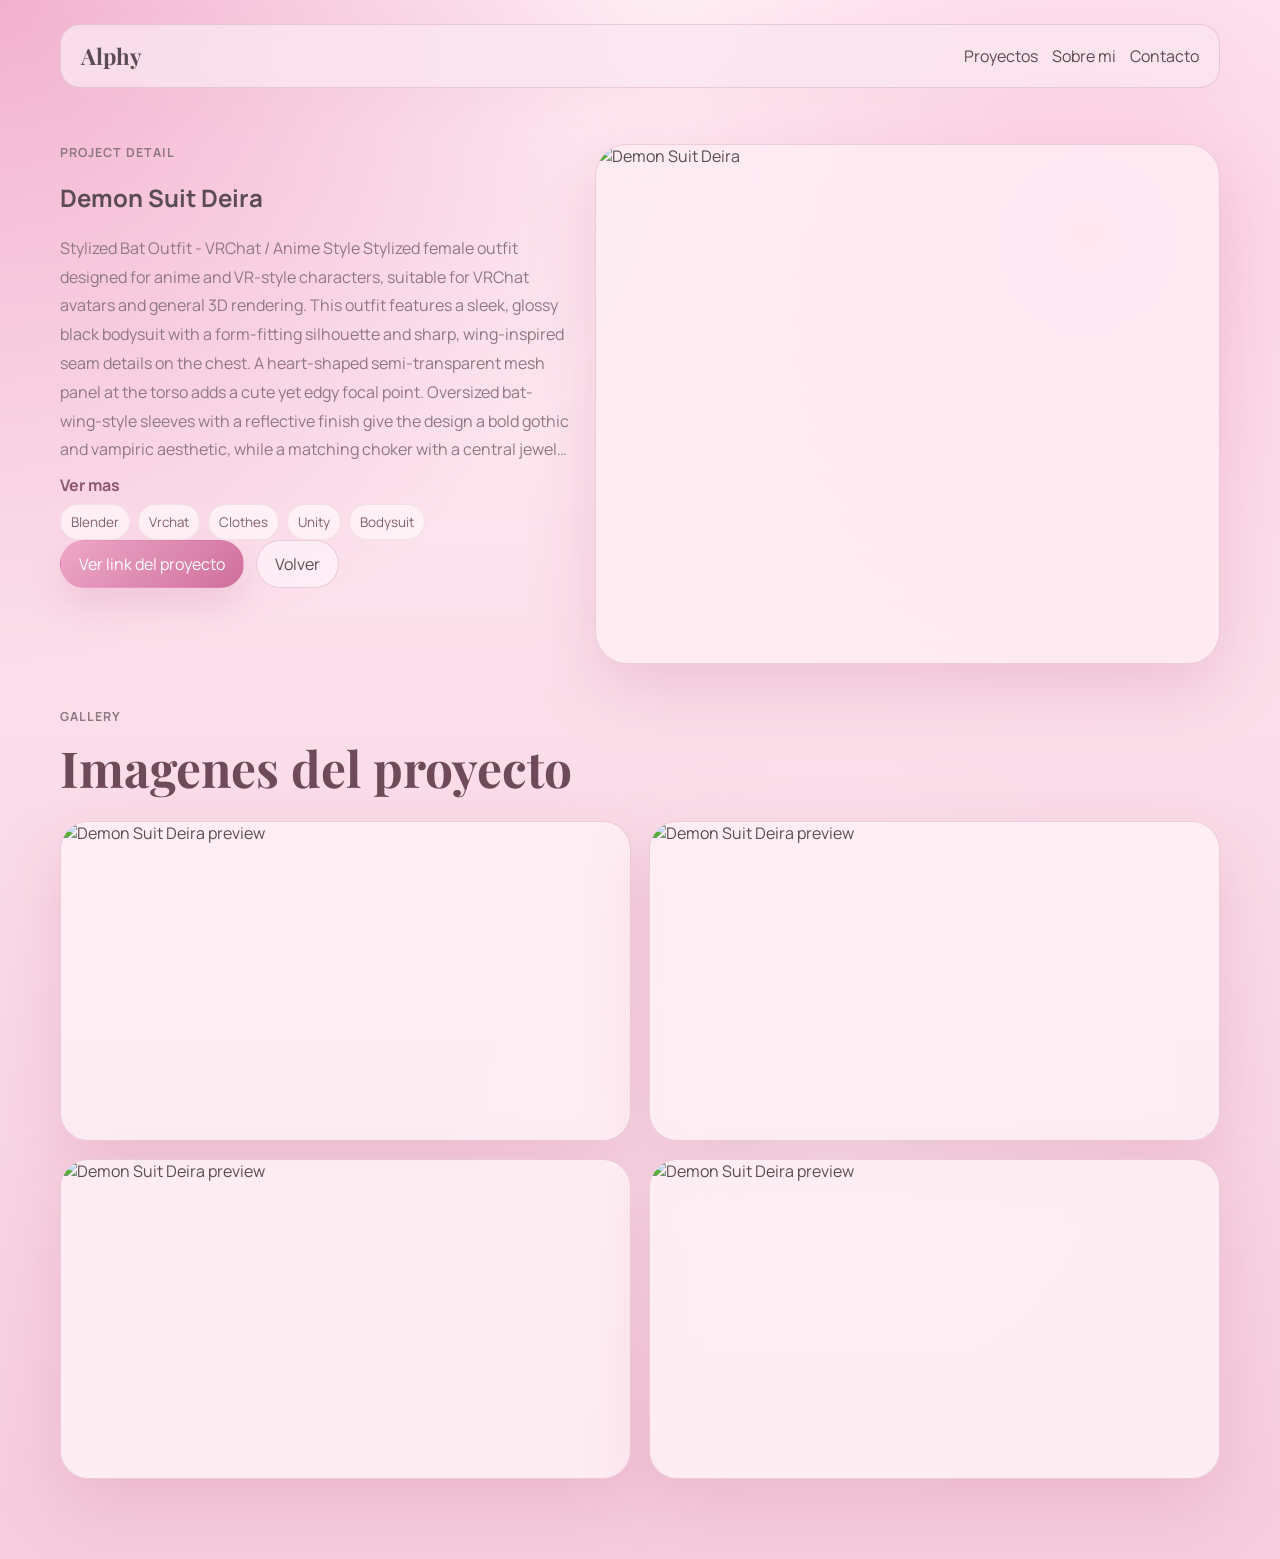
==== project.html @ c828ff39 "Add files via upload" ====
<!DOCTYPE html>
<html lang="es">
  <head>
    <meta charset="UTF-8" />
    <meta name="viewport" content="width=device-width, initial-scale=1.0" />
    <title>Proyecto | Alphy</title>
    <meta
      name="description"
      content="Detalle de proyecto del portfolio de Alphy."
    />
    <link rel="preconnect" href="https://fonts.googleapis.com" />
    <link rel="preconnect" href="https://fonts.gstatic.com" crossorigin />
    <link
      href="https://fonts.googleapis.com/css2?family=Manrope:wght@400;500;600;700;800&family=Playfair+Display:wght@500;600;700;800&display=swap"
      rel="stylesheet"
    />
    <link rel="stylesheet" href="./styles.css" />
  </head>
  <body>
    <div class="page-shell project-shell">
      <header class="topbar">
        <a class="brand" href="./index.html">Alphy</a>
        <nav class="nav">
          <a href="./index.html#proyectos">Proyectos</a>
          <a href="./index.html#sobre-mi">Sobre mi</a>
          <a href="./index.html#contacto">Contacto</a>
        </nav>
      </header>

      <main class="project-detail" id="project-detail">
        <section class="project-detail-hero">
          <div class="project-detail-copy reveal">
            <p class="eyebrow">Project Detail</p>
            <h1 id="detail-title">Cargando proyecto...</h1>
            <div class="project-detail-text">
              <p class="project-detail-description is-collapsed" id="detail-description"></p>
              <button class="project-toggle" id="detail-description-toggle" type="button">
                Ver mas
              </button>
            </div>
            <div class="project-tags" id="detail-tags"></div>
            <div class="hero-actions">
              <a class="button primary" id="detail-link" href="#" target="_blank" rel="noreferrer">
                Ver link del proyecto
              </a>
              <a class="button ghost" href="./index.html#proyectos">Volver</a>
            </div>
          </div>
          <div class="project-detail-cover reveal" id="detail-cover"></div>
        </section>

        <section class="project-gallery-section reveal">
          <div class="section-heading">
            <p class="eyebrow">Gallery</p>
            <h2>Imagenes del proyecto</h2>
          </div>
          <div class="project-gallery-grid" id="detail-gallery"></div>
        </section>
      </main>
    </div>

    <script src="./project-detail.js"></script>
  </body>
</html>
---- styles.css ----
:root {
  --bg: #fde6f0;
  --bg-strong: #f8d3e2;
  --surface: rgba(251, 225, 237, 0.9);
  --surface-strong: #f4cddd;
  --border: rgba(182, 109, 142, 0.26);
  --text: #5b4b52;
  --text-soft: #8f7882;
  --accent: #f7cade;
  --accent-strong: #eea8c8;
  --accent-deep: #cf6f9c;
  --shadow: 0 24px 64px rgba(205, 116, 155, 0.26);
}

* {
  box-sizing: border-box;
}

html {
  scroll-behavior: smooth;
}

body {
  margin: 0;
  min-height: 100vh;
  background:
    radial-gradient(circle at top left, rgba(240, 166, 201, 0.86), transparent 34%),
    radial-gradient(circle at 85% 15%, rgba(252, 204, 225, 0.94), transparent 30%),
    radial-gradient(circle at 65% 72%, rgba(255, 236, 243, 0.7), transparent 28%),
    linear-gradient(180deg, #fff0f6 0%, #fbdde9 50%, #f6ccde 100%);
  color: var(--text);
  font-family: "Manrope", sans-serif;
}

body.editor-open {
  overflow: hidden;
}

a {
  color: inherit;
  text-decoration: none;
}

button,
input,
textarea {
  font: inherit;
}

.page-shell {
  width: min(1160px, calc(100% - 32px));
  margin: 0 auto;
  padding: 24px 0 56px;
}

.topbar {
  position: sticky;
  top: 16px;
  z-index: 10;
  display: flex;
  justify-content: space-between;
  align-items: center;
  gap: 24px;
  padding: 16px 20px;
  border: 1px solid var(--border);
  border-radius: 20px;
  background: rgba(251, 231, 239, 0.8);
  backdrop-filter: blur(18px);
  box-shadow: 0 12px 32px rgba(241, 197, 214, 0.16);
}

.brand,
.hero h1,
.section-heading h2,
.about-card h2,
.contact-card h2,
.drawer-header h2,
.project-card h3,
.highlights h2 {
  font-family: "Playfair Display", serif;
}

.brand {
  font-size: 1.4rem;
  font-weight: 700;
}

.nav {
  display: flex;
  align-items: center;
  gap: 14px;
  flex-wrap: wrap;
}

.nav a,
.nav-button,
.text-button,
.icon-button {
  color: var(--text);
  background: transparent;
  border: 0;
  cursor: pointer;
}

.nav-button,
.icon-button {
  padding: 10px 14px;
  border-radius: 999px;
  border: 1px solid var(--border);
  background: rgba(253, 239, 245, 0.92);
}

.hero {
  display: grid;
  grid-template-columns: minmax(0, 1.1fr) minmax(300px, 0.9fr);
  gap: 48px;
  align-items: center;
  padding: 72px 0 48px;
}

.eyebrow {
  margin: 0 0 10px;
  color: var(--text-soft);
  text-transform: uppercase;
  letter-spacing: 0.08em;
  font-size: 0.78rem;
  font-weight: 700;
}

.hero h1 {
  margin: 0;
  font-size: clamp(3.7rem, 10vw, 7rem);
  line-height: 0.95;
  color: #684b59;
}

.hero-quote {
  margin: 18px 0 12px;
  max-width: 28ch;
  font-size: 1.3rem;
  line-height: 1.35;
  color: #86626f;
}

.hero-description,
.section-heading p,
.about-card p,
.contact-card p,
.highlights p,
.project-description,
.item-description {
  line-height: 1.75;
  color: var(--text-soft);
}

.hero-actions,
.form-actions,
.drawer-tools {
  display: flex;
  flex-wrap: wrap;
  gap: 12px;
}

.button {
  display: inline-flex;
  align-items: center;
  justify-content: center;
  min-height: 48px;
  padding: 0 18px;
  border-radius: 999px;
  border: 1px solid transparent;
  transition: transform 180ms ease, box-shadow 180ms ease, border-color 180ms ease,
    background 180ms ease;
}

.button:hover,
.nav-button:hover,
.icon-button:hover,
.text-button:hover {
  transform: translateY(-1px);
}

.button.primary {
  background: linear-gradient(135deg, var(--accent-strong), var(--accent-deep));
  color: #ffffff;
  box-shadow: 0 18px 32px rgba(220, 150, 180, 0.28);
}

.button.ghost,
.upload-button {
  border-color: var(--border);
  background: rgba(255, 239, 246, 0.88);
}

.hero-art {
  position: relative;
  min-height: 520px;
}

.ribbon {
  position: absolute;
  z-index: 2;
  width: 108px;
  height: 138px;
  filter: drop-shadow(0 12px 24px rgba(205, 116, 155, 0.18));
}

.ribbon::before,
.ribbon::after {
  content: "";
  position: absolute;
  background: linear-gradient(180deg, #fff6fa 0%, #f0b5cc 100%);
  border: 1px solid rgba(194, 122, 152, 0.22);
}

.ribbon::before {
  inset: 42px 42px 0;
  border-radius: 999px;
}

.ribbon::after {
  top: 0;
  left: 0;
  width: 108px;
  height: 76px;
  border-radius: 999px;
  clip-path: polygon(12% 48%, 28% 24%, 50% 40%, 72% 24%, 88% 48%, 70% 74%, 50% 58%, 30% 74%);
}

.ribbon-left {
  top: 3%;
  left: 1%;
  transform: rotate(-9deg);
}

.ribbon-right {
  right: 2%;
  bottom: 9%;
  transform: rotate(11deg) scale(0.92);
}

.art-card {
  position: absolute;
  border-radius: 28px;
  border: 1px solid rgba(255, 255, 255, 0.7);
  box-shadow: var(--shadow);
  overflow: hidden;
}

.art-card::before,
.art-card::after {
  content: "";
  position: absolute;
  inset: 0;
}

.art-large {
  inset: 10% 8% 14% 4%;
  background:
    radial-gradient(circle at 25% 20%, rgba(255, 248, 251, 0.97), transparent 25%),
    radial-gradient(circle at 70% 30%, rgba(255, 221, 234, 0.78), transparent 22%),
    linear-gradient(160deg, #f7bfd5 0%, #eb97bc 42%, #f5d0e0 100%);
}

.art-small {
  width: 45%;
  height: 42%;
  right: 0;
  bottom: 0;
  background:
    linear-gradient(135deg, rgba(255, 245, 248, 0.95), rgba(246, 187, 214, 0.84)),
    linear-gradient(135deg, #e892b8, #f7cadf);
}

.art-large::before {
  background:
    radial-gradient(circle at center, rgba(255, 255, 255, 0.9) 0 8%, transparent 8% 100%),
    radial-gradient(circle at 34% 62%, rgba(255, 255, 255, 0.64), transparent 18%),
    radial-gradient(circle at 64% 56%, rgba(226, 156, 187, 0.76), transparent 26%);
  mix-blend-mode: screen;
}

.art-large::after {
  inset: 18%;
  border-radius: 999px 999px 60% 60%;
  background:
    linear-gradient(180deg, rgba(255, 255, 255, 0.92), rgba(244, 194, 215, 0.76)),
    linear-gradient(120deg, #f2d4df, #fdf7fa);
  filter: blur(1px);
  opacity: 0.98;
}

.art-small::before {
  inset: 18%;
  border-radius: 50%;
  background: linear-gradient(135deg, #f3b6cb, #ffffff);
}

.art-small::after {
  inset: auto 18% 16% 18%;
  height: 34%;
  border-radius: 999px;
  background: rgba(255, 255, 255, 0.74);
}

.floating-note {
  position: absolute;
  top: 6%;
  right: 8%;
  display: grid;
  gap: 4px;
  padding: 14px 16px;
  border-radius: 18px;
  background: rgba(251, 221, 233, 0.88);
  border: 1px solid rgba(255, 255, 255, 0.7);
  box-shadow: 0 12px 32px rgba(229, 180, 201, 0.18);
}

.floating-note span {
  font-size: 0.8rem;
  color: var(--text-soft);
}

.floating-note strong {
  color: #86586d;
}

.highlights {
  display: grid;
  grid-template-columns: repeat(3, minmax(0, 1fr));
  gap: 18px;
  margin: 12px 0 56px;
}

.highlights article,
.about-card,
.contact-card,
.project-card,
.drawer-panel {
  border: 1px solid var(--border);
  background: var(--surface);
  box-shadow: var(--shadow);
  backdrop-filter: blur(16px);
}

.highlights article,
.about-card,
.contact-card {
  border-radius: 24px;
  padding: 24px;
}

.highlights span {
  display: inline-flex;
  align-items: center;
  justify-content: center;
  width: 40px;
  height: 40px;
  border-radius: 50%;
  background: rgba(231, 156, 190, 0.72);
  color: #8c6172;
  font-weight: 700;
}

.highlights h2,
.section-heading h2,
.about-card h2,
.contact-card h2,
.drawer-header h2 {
  margin: 14px 0 10px;
  font-size: clamp(2rem, 4vw, 3.1rem);
  line-height: 1.03;
  color: #6f4b59;
}

.projects-section {
  padding: 20px 0 48px;
}

.section-heading {
  max-width: 760px;
  margin-bottom: 28px;
}

.projects-grid {
  display: grid;
  grid-template-columns: repeat(3, minmax(0, 1fr));
  gap: 20px;
}

.project-card {
  display: grid;
  min-height: 460px;
  border-radius: 28px;
  overflow: hidden;
}

.project-empty {
  padding: 32px;
  border-radius: 28px;
  border: 1px solid var(--border);
  background: rgba(250, 225, 236, 0.82);
  box-shadow: var(--shadow);
}

.project-empty h3 {
  margin: 10px 0 8px;
  font-family: "Playfair Display", serif;
  font-size: 2rem;
  color: #704c5d;
}

.project-empty p:last-child {
  margin-bottom: 0;
  line-height: 1.75;
  color: var(--text-soft);
}

.project-visual {
  position: relative;
  display: block;
  min-height: 250px;
  padding: 18px;
  background: linear-gradient(160deg, rgba(255, 255, 255, 0.08), rgba(255, 255, 255, 0));
  background-repeat: no-repeat;
  overflow: hidden;
}

.project-badge {
  position: relative;
  z-index: 1;
  display: inline-flex;
  padding: 10px 12px;
  border-radius: 999px;
  background: rgba(255, 255, 255, 0.75);
  font-size: 0.78rem;
  text-transform: uppercase;
  letter-spacing: 0.06em;
  color: #805b69;
}

.project-content {
  display: grid;
  align-content: start;
  gap: 10px;
  padding: 24px;
  background: rgba(252, 226, 237, 0.82);
}

.project-card h3 {
  margin: 0;
  font-size: 1.8rem;
  color: #704c5d;
}

.project-tags {
  display: flex;
  flex-wrap: wrap;
  gap: 8px;
}

.project-tags span {
  padding: 8px 10px;
  border-radius: 999px;
  background: rgba(255, 243, 248, 0.9);
  border: 1px solid rgba(155, 111, 131, 0.12);
  color: #835f6e;
  font-size: 0.84rem;
}

.project-link {
  width: fit-content;
  margin-top: 4px;
  color: #8c5671;
  font-weight: 700;
}

.project-links {
  display: flex;
  flex-wrap: wrap;
  gap: 14px;
}

.project-description,
.project-detail-description {
  margin: 0;
  overflow: hidden;
  transition: max-height 220ms ease;
}

.project-description.is-collapsed {
  display: -webkit-box;
  -webkit-line-clamp: 4;
  -webkit-box-orient: vertical;
}

.project-detail-description.is-collapsed {
  display: -webkit-box;
  -webkit-line-clamp: 8;
  -webkit-box-orient: vertical;
}

.project-toggle {
  width: fit-content;
  padding: 0;
  border: 0;
  background: transparent;
  color: #8c5671;
  font-weight: 700;
  cursor: pointer;
}

.project-toggle[hidden] {
  display: none;
}

.about-contact {
  display: grid;
  grid-template-columns: minmax(0, 1.1fr) minmax(300px, 0.9fr);
  gap: 20px;
}

.project-shell {
  min-height: 100vh;
}

.project-detail {
  padding: 56px 0 24px;
}

.project-detail-hero {
  display: grid;
  grid-template-columns: minmax(0, 0.9fr) minmax(320px, 1.1fr);
  gap: 24px;
  align-items: stretch;
}

.project-detail-description {
  max-width: 60ch;
  line-height: 1.8;
  color: var(--text-soft);
}

.project-detail-text {
  display: grid;
  gap: 10px;
  margin-bottom: 8px;
}

.project-detail-cover {
  min-height: 520px;
  border-radius: 32px;
  overflow: hidden;
  border: 1px solid var(--border);
  background: rgba(255, 238, 244, 0.8);
  box-shadow: var(--shadow);
}

.project-detail-cover img,
.gallery-item img {
  display: block;
  width: 100%;
  height: 100%;
  object-fit: cover;
}

.project-detail-cover-fallback {
  background-image: linear-gradient(160deg, rgba(255, 255, 255, 0.12), rgba(255, 255, 255, 0));
}

.project-gallery-section {
  margin-top: 42px;
}

.project-gallery-grid {
  display: grid;
  grid-template-columns: repeat(2, minmax(0, 1fr));
  gap: 18px;
}

.gallery-item {
  min-height: 320px;
  overflow: hidden;
  border-radius: 28px;
  border: 1px solid var(--border);
  background: rgba(255, 241, 246, 0.86);
  box-shadow: var(--shadow);
}

.gallery-placeholder {
  display: flex;
  align-items: center;
  justify-content: center;
  padding: 32px;
  text-align: center;
  color: var(--text-soft);
  line-height: 1.7;
}

.contact-list {
  display: grid;
  gap: 14px;
  margin: 22px 0;
}

.contact-list a {
  padding: 14px 16px;
  border-radius: 18px;
  background: rgba(251, 223, 235, 0.86);
  border: 1px solid rgba(170, 122, 142, 0.16);
}

.contact-note {
  margin: 0;
}

.editor-drawer {
  position: fixed;
  inset: 0;
  display: grid;
  grid-template-columns: minmax(0, 1fr) min(540px, 100%);
  opacity: 0;
  pointer-events: none;
  transition: opacity 180ms ease;
}

.editor-drawer.is-open {
  opacity: 1;
  pointer-events: auto;
}

.drawer-backdrop {
  background: rgba(108, 76, 90, 0.22);
  backdrop-filter: blur(4px);
}

.drawer-panel {
  height: 100%;
  padding: 24px;
  overflow-y: auto;
  background: rgba(248, 214, 228, 0.96);
  border-radius: 30px 0 0 30px;
}

.drawer-header {
  display: flex;
  justify-content: space-between;
  align-items: start;
  gap: 16px;
  margin-bottom: 20px;
}

.project-form {
  display: grid;
  gap: 14px;
}

.project-form label {
  display: grid;
  gap: 8px;
  font-weight: 600;
  color: #725664;
}

.project-form input,
.project-form textarea {
  width: 100%;
  padding: 14px 16px;
  border-radius: 18px;
  border: 1px solid rgba(171, 111, 137, 0.18);
  background: rgba(255, 238, 244, 0.84);
  color: var(--text);
}

.drawer-tools {
  margin: 18px 0 22px;
}

.editor-note {
  margin: 0 0 18px;
  padding: 14px 16px;
  border-radius: 18px;
  border: 1px solid rgba(171, 111, 137, 0.16);
  background: rgba(255, 238, 244, 0.74);
  color: #7d6170;
  line-height: 1.65;
}

.editor-note code {
  font-family: inherit;
  font-weight: 700;
  color: #8b5671;
}

.project-list {
  display: grid;
  gap: 12px;
}

.project-item {
  display: flex;
  justify-content: space-between;
  gap: 16px;
  padding: 16px;
  border-radius: 20px;
  background: rgba(251, 223, 235, 0.88);
  border: 1px solid rgba(171, 111, 137, 0.12);
}

.project-item p {
  margin: 8px 0 0;
}

.item-actions {
  display: flex;
  flex-wrap: wrap;
  gap: 10px;
  align-items: start;
}

.text-button {
  padding: 6px 0;
  font-weight: 700;
  color: #965f79;
}

.reveal {
  opacity: 0;
  transform: translateY(24px);
  transition: opacity 500ms ease, transform 500ms ease;
}

.reveal.is-visible {
  opacity: 1;
  transform: translateY(0);
}

@media (max-width: 980px) {
  .hero,
  .about-contact,
  .project-detail-hero,
  .projects-grid,
  .highlights,
  .project-gallery-grid {
    grid-template-columns: 1fr;
  }

  .hero {
    padding-top: 44px;
  }

  .hero-art {
    min-height: 420px;
  }
}

@media (max-width: 720px) {
  .page-shell {
    width: min(100% - 20px, 1160px);
    padding-top: 12px;
  }

  .topbar {
    position: static;
    padding: 16px;
  }

  .nav {
    gap: 10px;
  }

  .hero h1 {
    font-size: clamp(3.2rem, 18vw, 5rem);
  }

  .hero-quote {
    font-size: 1.1rem;
  }

  .drawer-panel {
    border-radius: 24px 24px 0 0;
  }

  .editor-drawer {
    grid-template-columns: 1fr;
    grid-template-rows: 1fr auto;
  }

  .drawer-backdrop {
    grid-row: 1 / -1;
  }
}
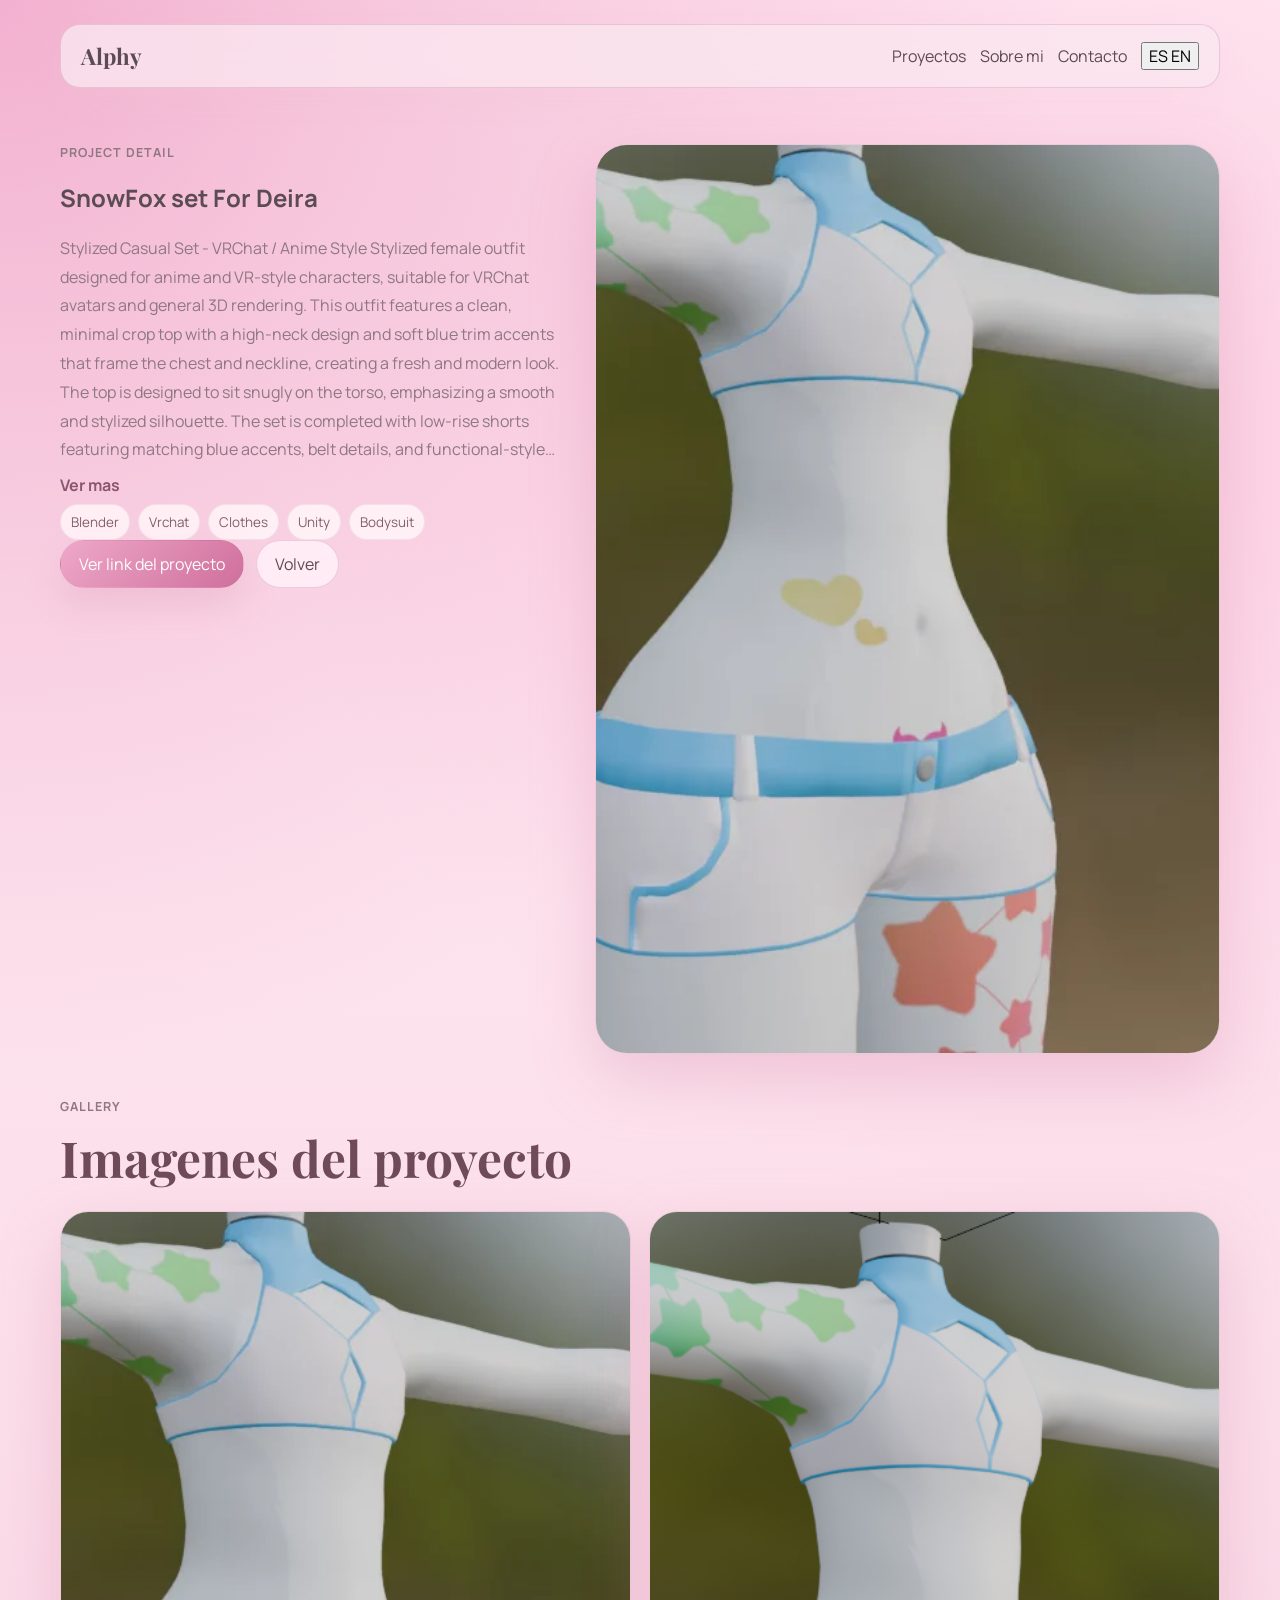
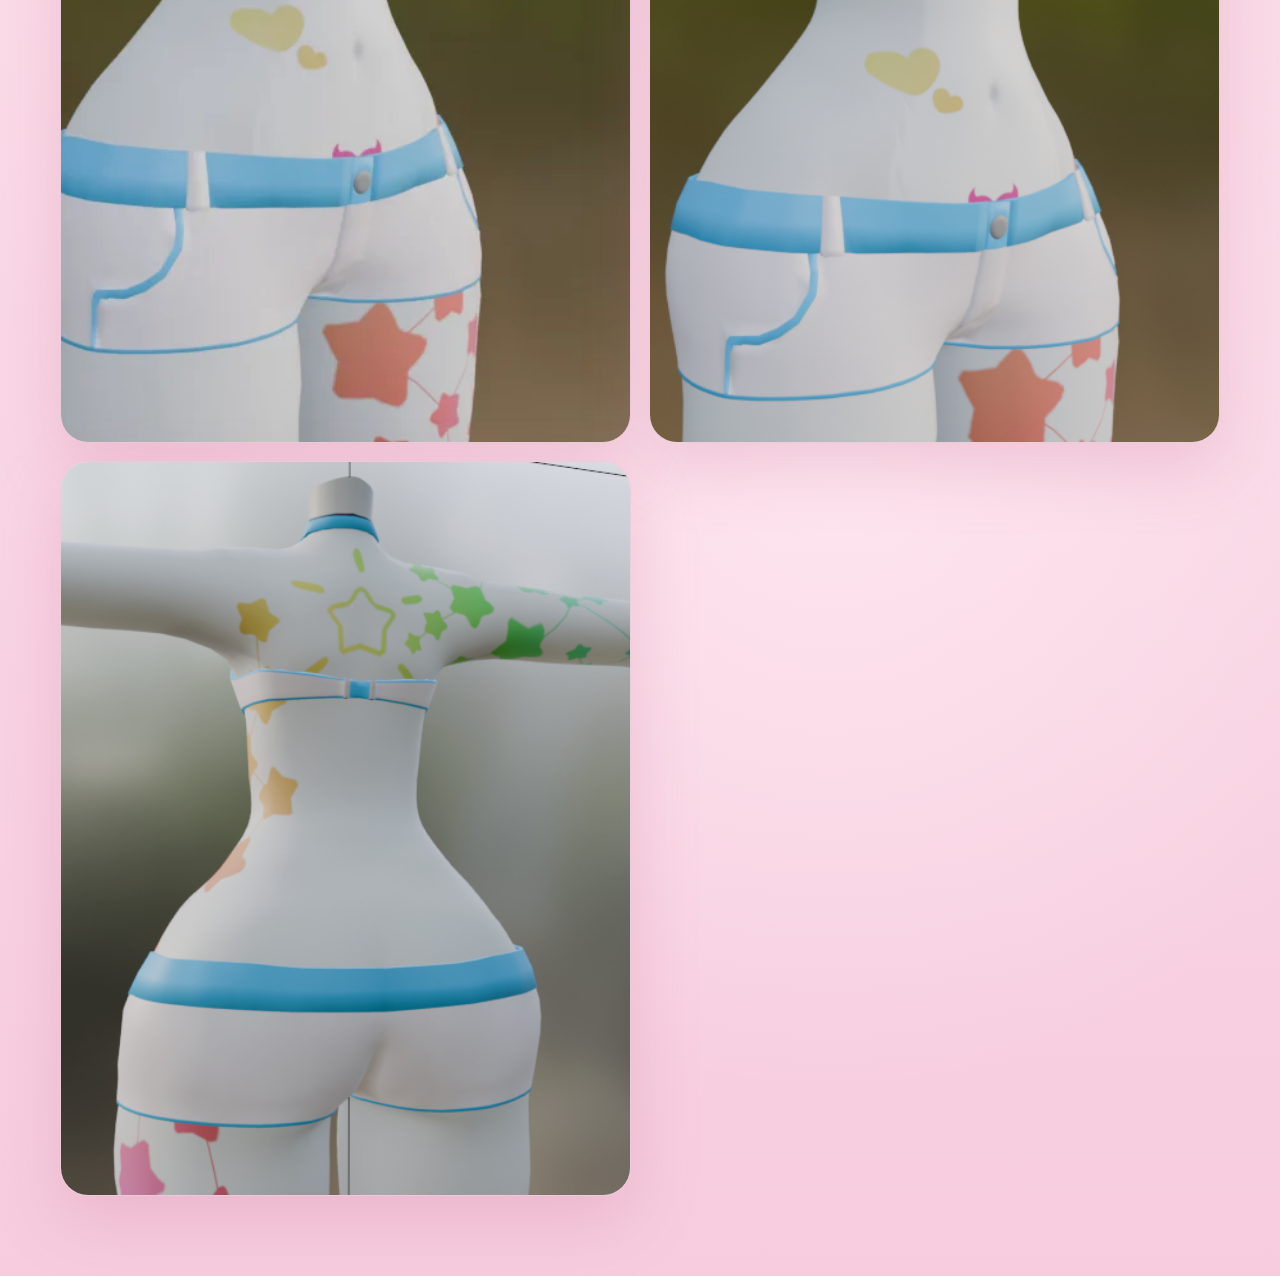
==== commit acb61d06: "Add files via upload" ====
--- a/project.html
+++ b/project.html
@@ -1,5 +1,5 @@
 <!DOCTYPE html>
-<html lang="es">
+<html lang="en">
   <head>
     <meta charset="UTF-8" />
     <meta name="viewport" content="width=device-width, initial-scale=1.0" />
@@ -21,29 +21,33 @@
       <header class="topbar">
         <a class="brand" href="./index.html">Alphy</a>
         <nav class="nav">
-          <a href="./index.html#proyectos">Proyectos</a>
-          <a href="./index.html#sobre-mi">Sobre mi</a>
-          <a href="./index.html#contacto">Contacto</a>
+          <a href="./index.html#proyectos" data-i18n="nav.projects">Proyectos</a>
+          <a href="./index.html#sobre-mi" data-i18n="nav.about">Sobre mi</a>
+          <a href="./index.html#contacto" data-i18n="nav.contact">Contacto</a>
+          <button class="lang-toggle" type="button" id="lang-toggle" aria-label="Cambiar idioma">
+            <span data-lang-option="es">ES</span>
+            <span data-lang-option="en">EN</span>
+          </button>
         </nav>
       </header>
 
       <main class="project-detail" id="project-detail">
         <section class="project-detail-hero">
           <div class="project-detail-copy reveal">
-            <p class="eyebrow">Project Detail</p>
+            <p class="eyebrow" data-i18n="detail.eyebrow">Project Detail</p>
             <h1 id="detail-title">Cargando proyecto...</h1>
             <div class="project-detail-text">
               <p class="project-detail-description is-collapsed" id="detail-description"></p>
               <button class="project-toggle" id="detail-description-toggle" type="button">
-                Ver mas
+                Show more
               </button>
             </div>
             <div class="project-tags" id="detail-tags"></div>
             <div class="hero-actions">
               <a class="button primary" id="detail-link" href="#" target="_blank" rel="noreferrer">
-                Ver link del proyecto
+                <span data-i18n="detail.link">Ver link del proyecto</span>
               </a>
-              <a class="button ghost" href="./index.html#proyectos">Volver</a>
+              <a class="button ghost" href="./index.html#proyectos" data-i18n="detail.back">Volver</a>
             </div>
           </div>
           <div class="project-detail-cover reveal" id="detail-cover"></div>
@@ -51,8 +55,8 @@
 
         <section class="project-gallery-section reveal">
           <div class="section-heading">
-            <p class="eyebrow">Gallery</p>
-            <h2>Imagenes del proyecto</h2>
+            <p class="eyebrow" data-i18n="detail.galleryEyebrow">Gallery</p>
+            <h2 data-i18n="detail.galleryTitle">Imagenes del proyecto</h2>
           </div>
           <div class="project-gallery-grid" id="detail-gallery"></div>
         </section>
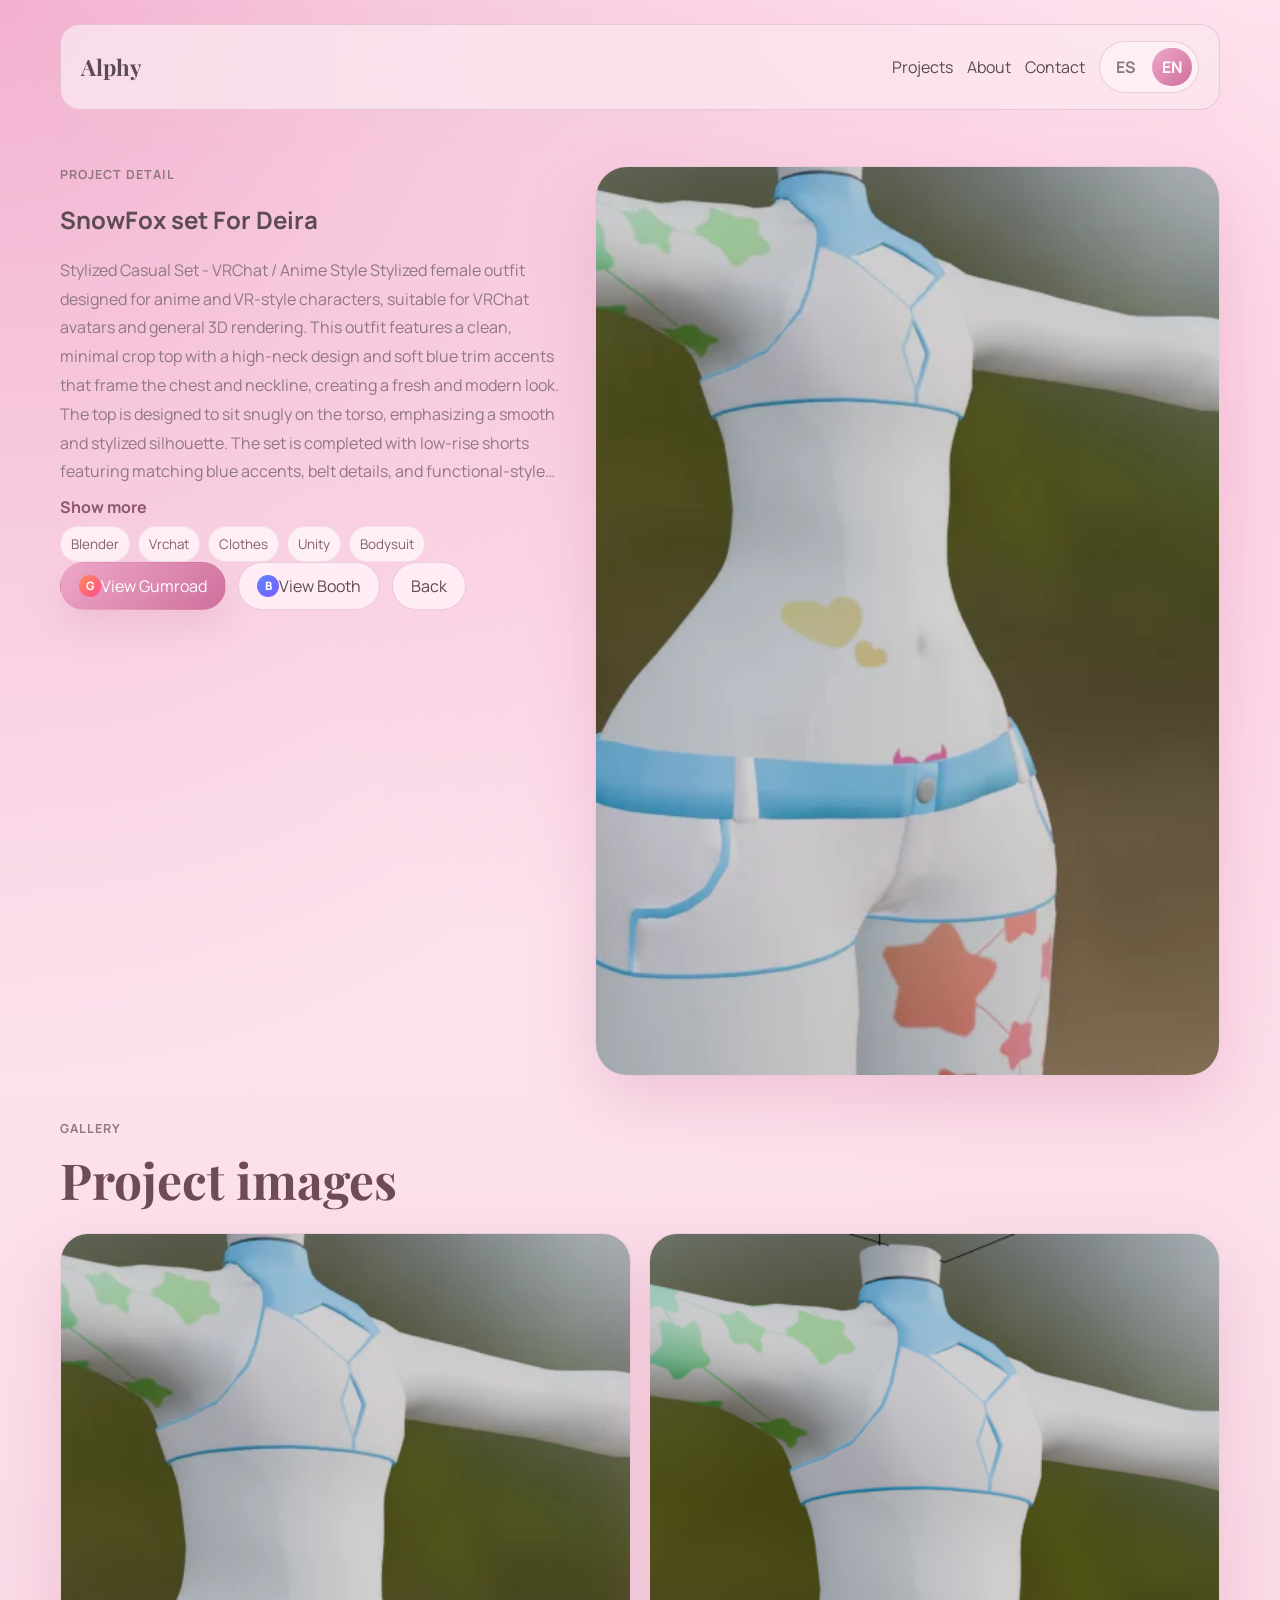
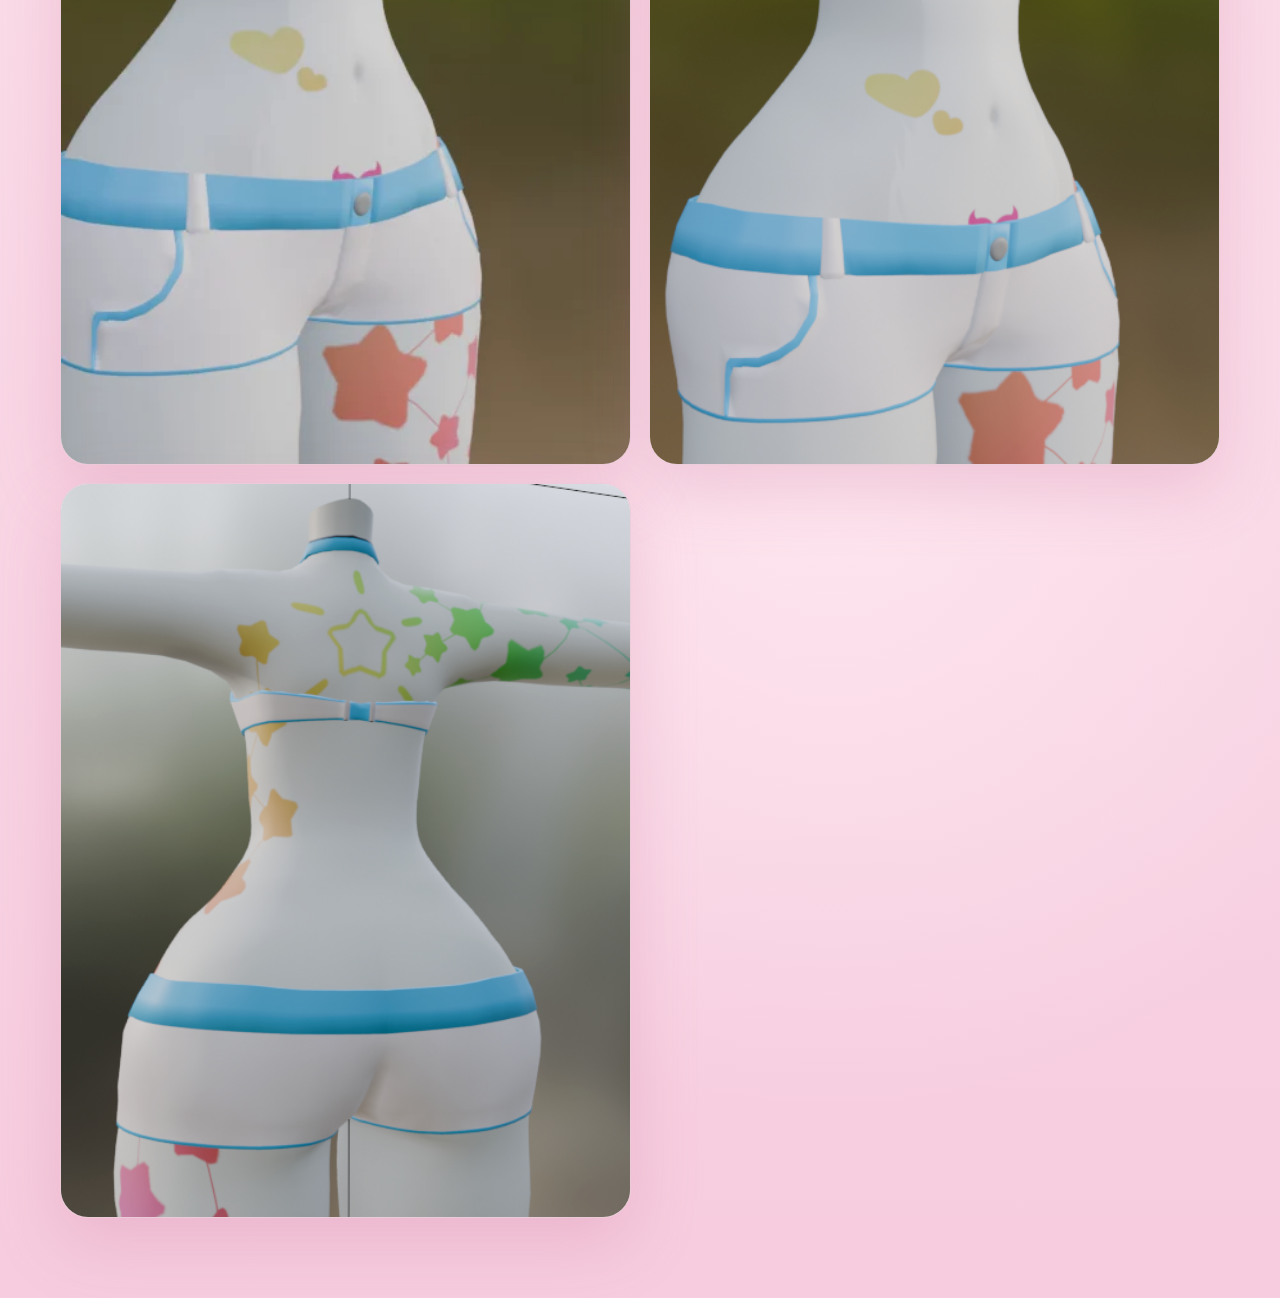
==== commit 25c28acb: "Add files via upload" ====
--- a/project.html
+++ b/project.html
@@ -44,8 +44,13 @@
             </div>
             <div class="project-tags" id="detail-tags"></div>
             <div class="hero-actions">
-              <a class="button primary" id="detail-link" href="#" target="_blank" rel="noreferrer">
-                <span data-i18n="detail.link">Ver link del proyecto</span>
+              <a class="button primary" id="detail-gumroad-link" href="#" target="_blank" rel="noreferrer">
+                <span class="store-mark store-mark-gumroad" aria-hidden="true">G</span>
+                <span data-i18n="detail.gumroad">View Gumroad</span>
+              </a>
+              <a class="button ghost" id="detail-booth-link" href="#" target="_blank" rel="noreferrer">
+                <span class="store-mark store-mark-booth" aria-hidden="true">B</span>
+                <span data-i18n="detail.booth">View Booth</span>
               </a>
               <a class="button ghost" href="./index.html#proyectos" data-i18n="detail.back">Volver</a>
             </div>
--- a/styles.css
+++ b/styles.css
@@ -92,6 +92,30 @@
   flex-wrap: wrap;
 }
 
+.lang-toggle {
+  display: inline-flex;
+  align-items: center;
+  gap: 6px;
+  padding: 6px;
+  border-radius: 999px;
+  border: 1px solid var(--border);
+  background: rgba(253, 239, 245, 0.92);
+  cursor: pointer;
+}
+
+.lang-toggle span {
+  min-width: 36px;
+  padding: 8px 10px;
+  border-radius: 999px;
+  font-weight: 700;
+  color: var(--text-soft);
+}
+
+.lang-toggle span.is-active {
+  background: linear-gradient(135deg, var(--accent-strong), var(--accent-deep));
+  color: #ffffff;
+}
+
 .nav a,
 .nav-button,
 .text-button,
@@ -195,134 +219,35 @@
 .hero-art {
   position: relative;
   min-height: 520px;
-}
-
-.ribbon {
-  position: absolute;
-  z-index: 2;
-  width: 108px;
-  height: 138px;
-  filter: drop-shadow(0 12px 24px rgba(205, 116, 155, 0.18));
-}
-
-.ribbon::before,
-.ribbon::after {
+  display: grid;
+  align-items: center;
+}
+
+.hero-photo-frame {
+  position: relative;
+  width: min(100%, 470px);
+  margin-left: auto;
+  border-radius: 34px;
+  overflow: hidden;
+  border: 1px solid rgba(255, 255, 255, 0.8);
+  box-shadow: var(--shadow);
+  background: rgba(255, 240, 246, 0.72);
+}
+
+.hero-photo-frame::after {
   content: "";
   position: absolute;
-  background: linear-gradient(180deg, #fff6fa 0%, #f0b5cc 100%);
-  border: 1px solid rgba(194, 122, 152, 0.22);
-}
-
-.ribbon::before {
-  inset: 42px 42px 0;
-  border-radius: 999px;
-}
-
-.ribbon::after {
-  top: 0;
-  left: 0;
-  width: 108px;
-  height: 76px;
-  border-radius: 999px;
-  clip-path: polygon(12% 48%, 28% 24%, 50% 40%, 72% 24%, 88% 48%, 70% 74%, 50% 58%, 30% 74%);
-}
-
-.ribbon-left {
-  top: 3%;
-  left: 1%;
-  transform: rotate(-9deg);
-}
-
-.ribbon-right {
-  right: 2%;
-  bottom: 9%;
-  transform: rotate(11deg) scale(0.92);
-}
-
-.art-card {
-  position: absolute;
-  border-radius: 28px;
-  border: 1px solid rgba(255, 255, 255, 0.7);
-  box-shadow: var(--shadow);
-  overflow: hidden;
-}
-
-.art-card::before,
-.art-card::after {
-  content: "";
-  position: absolute;
-  inset: 0;
-}
-
-.art-large {
-  inset: 10% 8% 14% 4%;
-  background:
-    radial-gradient(circle at 25% 20%, rgba(255, 248, 251, 0.97), transparent 25%),
-    radial-gradient(circle at 70% 30%, rgba(255, 221, 234, 0.78), transparent 22%),
-    linear-gradient(160deg, #f7bfd5 0%, #eb97bc 42%, #f5d0e0 100%);
-}
-
-.art-small {
-  width: 45%;
-  height: 42%;
-  right: 0;
-  bottom: 0;
-  background:
-    linear-gradient(135deg, rgba(255, 245, 248, 0.95), rgba(246, 187, 214, 0.84)),
-    linear-gradient(135deg, #e892b8, #f7cadf);
-}
-
-.art-large::before {
-  background:
-    radial-gradient(circle at center, rgba(255, 255, 255, 0.9) 0 8%, transparent 8% 100%),
-    radial-gradient(circle at 34% 62%, rgba(255, 255, 255, 0.64), transparent 18%),
-    radial-gradient(circle at 64% 56%, rgba(226, 156, 187, 0.76), transparent 26%);
-  mix-blend-mode: screen;
-}
-
-.art-large::after {
-  inset: 18%;
-  border-radius: 999px 999px 60% 60%;
-  background:
-    linear-gradient(180deg, rgba(255, 255, 255, 0.92), rgba(244, 194, 215, 0.76)),
-    linear-gradient(120deg, #f2d4df, #fdf7fa);
-  filter: blur(1px);
-  opacity: 0.98;
-}
-
-.art-small::before {
-  inset: 18%;
-  border-radius: 50%;
-  background: linear-gradient(135deg, #f3b6cb, #ffffff);
-}
-
-.art-small::after {
-  inset: auto 18% 16% 18%;
-  height: 34%;
-  border-radius: 999px;
-  background: rgba(255, 255, 255, 0.74);
-}
-
-.floating-note {
-  position: absolute;
-  top: 6%;
-  right: 8%;
-  display: grid;
-  gap: 4px;
-  padding: 14px 16px;
-  border-radius: 18px;
-  background: rgba(251, 221, 233, 0.88);
-  border: 1px solid rgba(255, 255, 255, 0.7);
-  box-shadow: 0 12px 32px rgba(229, 180, 201, 0.18);
-}
-
-.floating-note span {
-  font-size: 0.8rem;
-  color: var(--text-soft);
-}
-
-.floating-note strong {
-  color: #86586d;
+  inset: auto 0 0 0;
+  height: 28%;
+  background: linear-gradient(180deg, rgba(255, 255, 255, 0), rgba(247, 202, 222, 0.36));
+  pointer-events: none;
+}
+
+.hero-photo {
+  display: block;
+  width: 100%;
+  aspect-ratio: 4 / 5;
+  object-fit: cover;
 }
 
 .highlights {
@@ -473,12 +398,37 @@
   margin-top: 4px;
   color: #8c5671;
   font-weight: 700;
+  display: inline-flex;
+  align-items: center;
+  gap: 8px;
 }
 
 .project-links {
   display: flex;
   flex-wrap: wrap;
   gap: 14px;
+}
+
+.store-mark {
+  display: inline-flex;
+  align-items: center;
+  justify-content: center;
+  width: 22px;
+  height: 22px;
+  border-radius: 999px;
+  font-size: 0.72rem;
+  font-weight: 800;
+  line-height: 1;
+}
+
+.store-mark-gumroad {
+  background: linear-gradient(135deg, #ff8a5b, #ff4d8d);
+  color: #ffffff;
+}
+
+.store-mark-booth {
+  background: linear-gradient(135deg, #5c85ff, #7a5cff);
+  color: #ffffff;
 }
 
 .project-description,
@@ -614,6 +564,20 @@
   margin: 0;
 }
 
+.admin-link {
+  margin-top: 14px;
+  padding: 0;
+  border: 0;
+  background: transparent;
+  color: rgba(91, 75, 82, 0.42);
+  font-size: 0.78rem;
+  cursor: pointer;
+}
+
+.admin-link:hover {
+  color: rgba(91, 75, 82, 0.7);
+}
+
 .editor-drawer {
   position: fixed;
   inset: 0;
@@ -752,6 +716,10 @@
   .hero-art {
     min-height: 420px;
   }
+
+  .hero-photo-frame {
+    margin: 0 auto;
+  }
 }
 
 @media (max-width: 720px) {
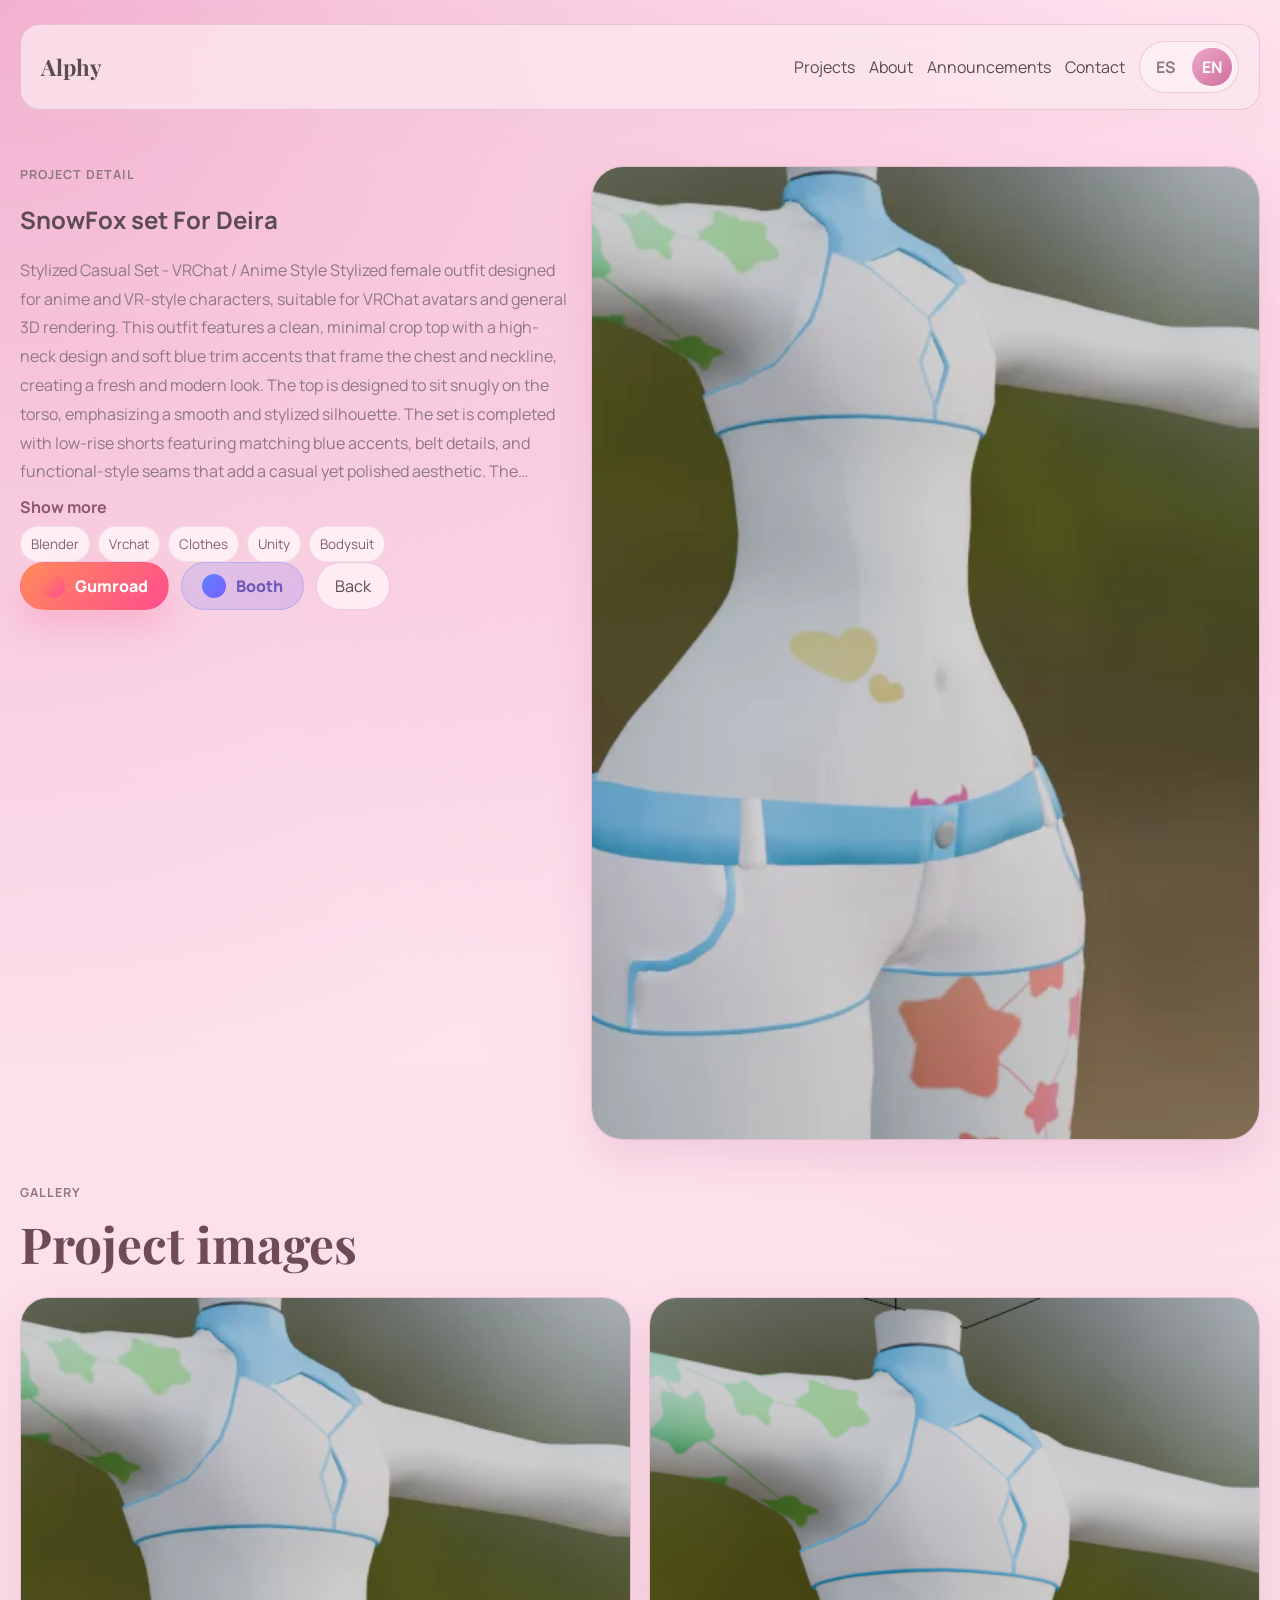
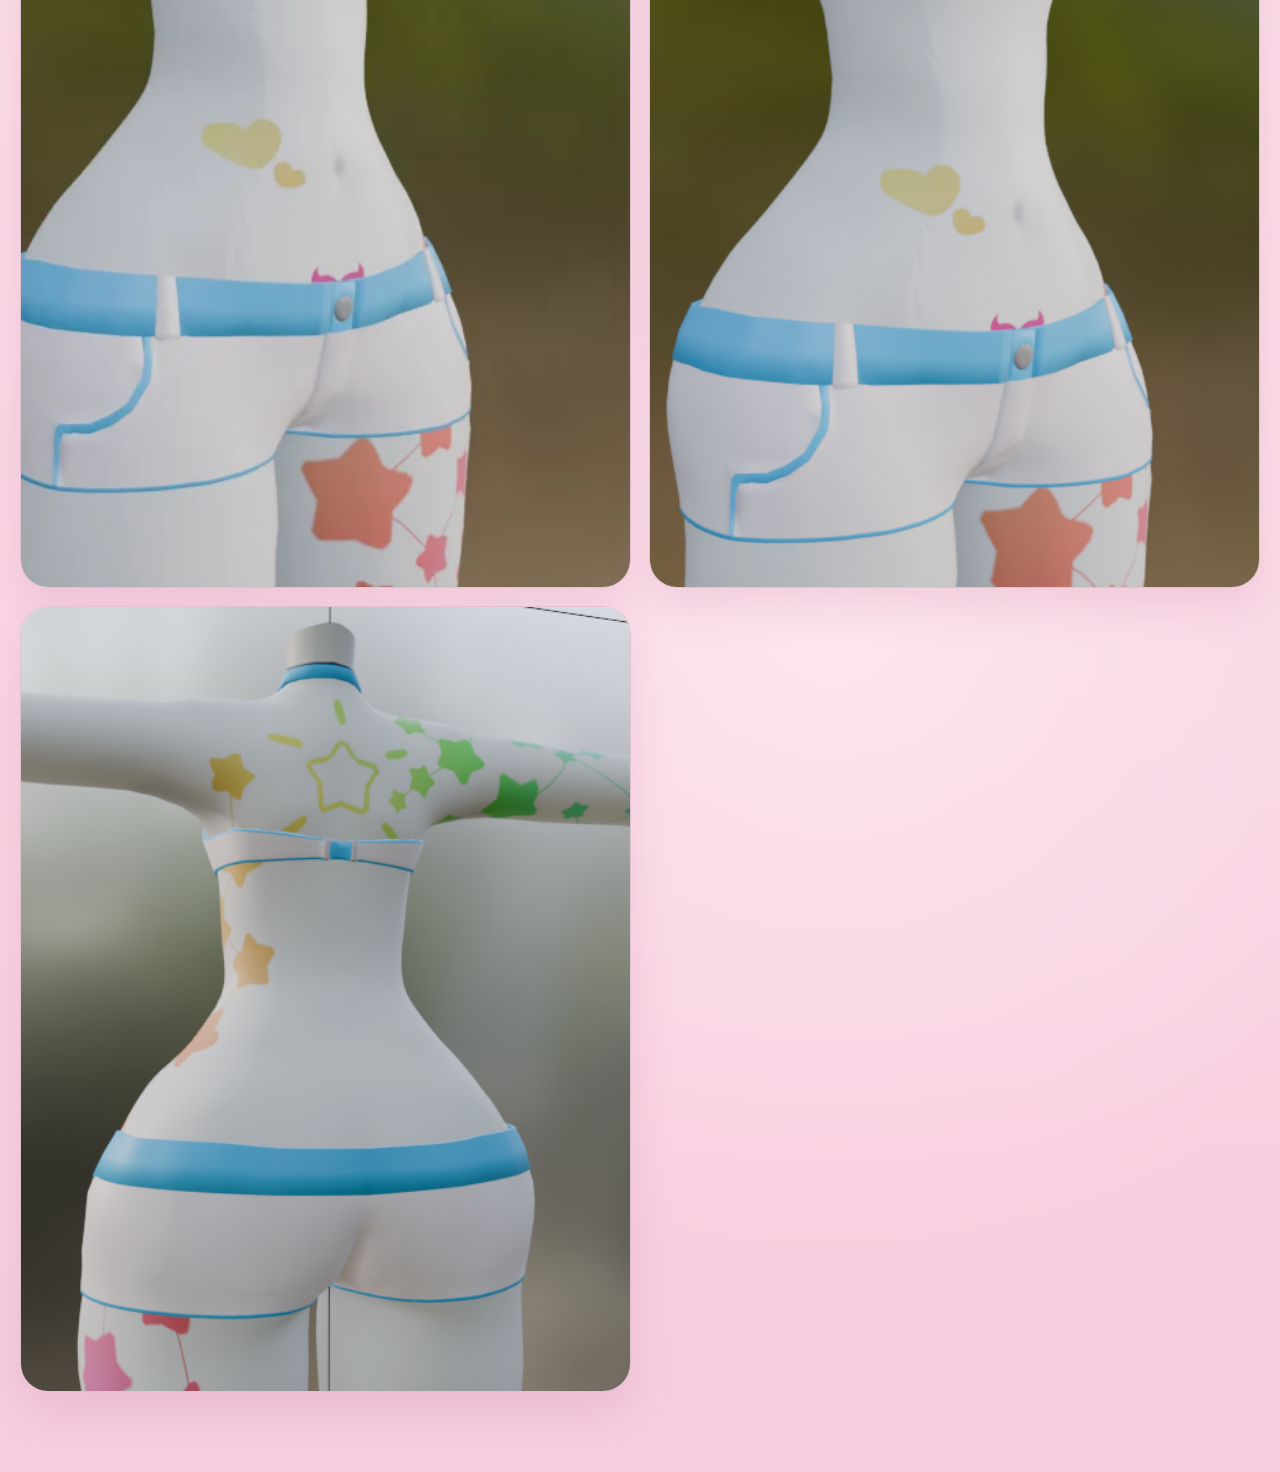
==== commit a7f1d687: "Add files via upload" ====
--- a/project.html
+++ b/project.html
@@ -14,7 +14,7 @@
       href="https://fonts.googleapis.com/css2?family=Manrope:wght@400;500;600;700;800&family=Playfair+Display:wght@500;600;700;800&display=swap"
       rel="stylesheet"
     />
-    <link rel="stylesheet" href="./styles.css" />
+    <link rel="stylesheet" href="./styles.css?v=10" />
   </head>
   <body>
     <div class="page-shell project-shell">
@@ -23,6 +23,7 @@
         <nav class="nav">
           <a href="./index.html#proyectos" data-i18n="nav.projects">Proyectos</a>
           <a href="./index.html#sobre-mi" data-i18n="nav.about">Sobre mi</a>
+          <a href="./index.html#comunicados" data-i18n="nav.announcements">Comunicados</a>
           <a href="./index.html#contacto" data-i18n="nav.contact">Contacto</a>
           <button class="lang-toggle" type="button" id="lang-toggle" aria-label="Cambiar idioma">
             <span data-lang-option="es">ES</span>
@@ -45,11 +46,15 @@
             <div class="project-tags" id="detail-tags"></div>
             <div class="hero-actions">
               <a class="button primary" id="detail-gumroad-link" href="#" target="_blank" rel="noreferrer">
-                <span class="store-mark store-mark-gumroad" aria-hidden="true">G</span>
+                <span class="store-mark store-mark-gumroad" aria-hidden="true">
+                  <img src="./images/brand/gumroad.svg" alt="" />
+                </span>
                 <span data-i18n="detail.gumroad">View Gumroad</span>
               </a>
               <a class="button ghost" id="detail-booth-link" href="#" target="_blank" rel="noreferrer">
-                <span class="store-mark store-mark-booth" aria-hidden="true">B</span>
+                <span class="store-mark store-mark-booth" aria-hidden="true">
+                  <img src="./images/brand/booth.svg" alt="" />
+                </span>
                 <span data-i18n="detail.booth">View Booth</span>
               </a>
               <a class="button ghost" href="./index.html#proyectos" data-i18n="detail.back">Volver</a>
@@ -68,6 +73,6 @@
       </main>
     </div>
 
-    <script src="./project-detail.js"></script>
+    <script src="./project-detail.js?v=3"></script>
   </body>
 </html>
--- a/styles.css
+++ b/styles.css
@@ -1,15 +1,15 @@
 :root {
   --bg: #fde6f0;
   --bg-strong: #f8d3e2;
-  --surface: rgba(251, 225, 237, 0.9);
-  --surface-strong: #f4cddd;
+  --surface: rgba(251, 225, 237, 0.86);
+  --surface-strong: rgba(255, 241, 247, 0.94);
   --border: rgba(182, 109, 142, 0.26);
   --text: #5b4b52;
   --text-soft: #8f7882;
   --accent: #f7cade;
   --accent-strong: #eea8c8;
   --accent-deep: #cf6f9c;
-  --shadow: 0 24px 64px rgba(205, 116, 155, 0.26);
+  --shadow: 0 24px 64px rgba(205, 116, 155, 0.22);
 }
 
 * {
@@ -48,7 +48,7 @@
 }
 
 .page-shell {
-  width: min(1160px, calc(100% - 32px));
+  width: min(1240px, calc(100% - 32px));
   margin: 0 auto;
   padding: 24px 0 56px;
 }
@@ -56,7 +56,7 @@
 .topbar {
   position: sticky;
   top: 16px;
-  z-index: 10;
+  z-index: 20;
   display: flex;
   justify-content: space-between;
   align-items: center;
@@ -64,7 +64,7 @@
   padding: 16px 20px;
   border: 1px solid var(--border);
   border-radius: 20px;
-  background: rgba(251, 231, 239, 0.8);
+  background: rgba(251, 231, 239, 0.78);
   backdrop-filter: blur(18px);
   box-shadow: 0 12px 32px rgba(241, 197, 214, 0.16);
 }
@@ -72,11 +72,12 @@
 .brand,
 .hero h1,
 .section-heading h2,
-.about-card h2,
-.contact-card h2,
+.window-body h2,
 .drawer-header h2,
 .project-card h3,
-.highlights h2 {
+.highlights h2,
+.announcement-card h3,
+.project-empty h3 {
   font-family: "Playfair Display", serif;
 }
 
@@ -139,7 +140,7 @@
   grid-template-columns: minmax(0, 1.1fr) minmax(300px, 0.9fr);
   gap: 48px;
   align-items: center;
-  padding: 72px 0 48px;
+  padding: 72px 0 32px;
 }
 
 .eyebrow {
@@ -168,11 +169,11 @@
 
 .hero-description,
 .section-heading p,
-.about-card p,
-.contact-card p,
+.window-body p,
 .highlights p,
 .project-description,
-.item-description {
+.item-description,
+.announcement-card p {
   line-height: 1.75;
   color: var(--text-soft);
 }
@@ -200,7 +201,8 @@
 .button:hover,
 .nav-button:hover,
 .icon-button:hover,
-.text-button:hover {
+.text-button:hover,
+.project-card:hover {
   transform: translateY(-1px);
 }
 
@@ -214,6 +216,24 @@
 .upload-button {
   border-color: var(--border);
   background: rgba(255, 239, 246, 0.88);
+}
+
+#detail-gumroad-link,
+#detail-booth-link {
+  gap: 10px;
+  padding-inline: 20px;
+  font-weight: 800;
+}
+
+#detail-gumroad-link {
+  background: linear-gradient(135deg, #ff8a5b, #ff4d8d);
+  box-shadow: 0 18px 32px rgba(255, 105, 150, 0.26);
+}
+
+#detail-booth-link {
+  background: linear-gradient(135deg, rgba(92, 133, 255, 0.16), rgba(122, 92, 255, 0.2));
+  border-color: rgba(92, 133, 255, 0.28);
+  color: #6f58b7;
 }
 
 .hero-art {
@@ -250,29 +270,163 @@
   object-fit: cover;
 }
 
+.desktop-layout {
+  display: grid;
+  gap: 24px;
+  padding-bottom: 24px;
+}
+
+.desktop-columns {
+  display: grid;
+  grid-template-columns: minmax(0, 1.45fr) minmax(300px, 0.85fr);
+  gap: 24px;
+  align-items: start;
+}
+
+.sidebar-stack {
+  display: grid;
+  gap: 20px;
+}
+
+.window-shell,
+.drawer-panel,
+.project-detail-cover,
+.gallery-item {
+  display: block;
+  border: 1px solid rgba(164, 89, 124, 0.3);
+  background: rgba(255, 244, 249, 0.94);
+  box-shadow:
+    0 18px 40px rgba(195, 111, 147, 0.18),
+    0 0 0 1px rgba(255, 255, 255, 0.4) inset;
+  backdrop-filter: blur(16px);
+}
+
+.window-shell {
+  border-radius: 28px;
+  overflow: hidden;
+  outline: 1px solid rgba(255, 255, 255, 0.38);
+  outline-offset: -1px;
+}
+
+.window-header {
+  display: flex;
+  align-items: center;
+  justify-content: space-between;
+  gap: 14px;
+  min-height: 52px;
+  padding: 12px 18px;
+  border-bottom: 1px solid rgba(171, 111, 137, 0.22);
+  background:
+    linear-gradient(180deg, rgba(255, 255, 255, 0.98), rgba(242, 198, 220, 0.92)),
+    rgba(255, 255, 255, 0.55);
+}
+
+.window-controls {
+  display: flex;
+  gap: 8px;
+}
+
+.control {
+  display: block;
+  width: 12px;
+  height: 12px;
+  border-radius: 999px;
+  box-shadow: inset 0 1px 1px rgba(255, 255, 255, 0.5);
+}
+
+.control-close {
+  background: #ff8b9f;
+}
+
+.control-minimize {
+  background: #f6c05d;
+}
+
+.control-expand {
+  background: #7fd59d;
+}
+
+.window-title {
+  margin: 0;
+  font-size: 0.92rem;
+  font-weight: 700;
+  color: #6e5260;
+}
+
+.window-body {
+  padding: 28px;
+  background:
+    linear-gradient(180deg, rgba(255, 252, 254, 0.92), rgba(250, 225, 237, 0.88));
+}
+
+.presentation-grid {
+  display: grid;
+  grid-template-columns: minmax(0, 1.25fr) minmax(260px, 0.75fr);
+  gap: 24px;
+}
+
+.presentation-copy {
+  padding: 6px 4px 6px 2px;
+}
+
+.window-body h2,
+.section-heading h2,
+.drawer-header h2 {
+  margin: 14px 0 10px;
+  font-size: clamp(2rem, 4vw, 3.1rem);
+  line-height: 1.03;
+  color: #6f4b59;
+}
+
+.presentation-panel {
+  display: grid;
+  gap: 14px;
+  align-content: start;
+}
+
+.presentation-stat,
+.announcement-card,
+.contact-list a,
+.project-item,
+.project-empty,
+.highlights article {
+  border-radius: 22px;
+  border: 1px solid rgba(171, 111, 137, 0.18);
+  background: rgba(255, 248, 251, 0.95);
+  box-shadow: 0 10px 24px rgba(211, 152, 178, 0.14);
+}
+
+.presentation-stat {
+  padding: 18px;
+}
+
+.presentation-stat strong {
+  display: block;
+  margin-top: 2px;
+}
+
+.presentation-stat span,
+.announcement-meta {
+  display: block;
+  margin-bottom: 6px;
+  font-size: 0.78rem;
+  text-transform: uppercase;
+  letter-spacing: 0.08em;
+  color: #a0828e;
+}
+
+.presentation-stat strong {
+  color: #6f4b59;
+  font-size: 1.02rem;
+}
+
 .highlights {
   display: grid;
-  grid-template-columns: repeat(3, minmax(0, 1fr));
-  gap: 18px;
-  margin: 12px 0 56px;
-}
-
-.highlights article,
-.about-card,
-.contact-card,
-.project-card,
-.drawer-panel {
-  border: 1px solid var(--border);
-  background: var(--surface);
-  box-shadow: var(--shadow);
-  backdrop-filter: blur(16px);
-}
-
-.highlights article,
-.about-card,
-.contact-card {
-  border-radius: 24px;
-  padding: 24px;
+  gap: 14px;
+}
+
+.highlights article {
+  padding: 20px;
 }
 
 .highlights span {
@@ -287,19 +441,11 @@
   font-weight: 700;
 }
 
-.highlights h2,
-.section-heading h2,
-.about-card h2,
-.contact-card h2,
-.drawer-header h2 {
+.highlights h2 {
   margin: 14px 0 10px;
-  font-size: clamp(2rem, 4vw, 3.1rem);
-  line-height: 1.03;
+  font-size: 1.5rem;
+  line-height: 1.08;
   color: #6f4b59;
-}
-
-.projects-section {
-  padding: 20px 0 48px;
 }
 
 .section-heading {
@@ -309,8 +455,45 @@
 
 .projects-grid {
   display: grid;
-  grid-template-columns: repeat(3, minmax(0, 1fr));
+  grid-template-columns: repeat(2, minmax(0, 1fr));
   gap: 20px;
+}
+
+.presentation-window .window-body,
+.projects-window .window-body,
+.highlights-window .window-body,
+.announcements-window .window-body,
+.contact-window .window-body {
+  position: relative;
+}
+
+.presentation-window .window-body::before,
+.projects-window .window-body::before,
+.highlights-window .window-body::before,
+.announcements-window .window-body::before,
+.contact-window .window-body::before {
+  content: "";
+  position: absolute;
+  inset: 0;
+  background:
+    linear-gradient(135deg, rgba(255, 255, 255, 0.25), transparent 30%),
+    repeating-linear-gradient(
+      180deg,
+      rgba(255, 255, 255, 0.06) 0,
+      rgba(255, 255, 255, 0.06) 1px,
+      transparent 1px,
+      transparent 24px
+    );
+  pointer-events: none;
+}
+
+.presentation-window .window-body > *,
+.projects-window .window-body > *,
+.highlights-window .window-body > *,
+.announcements-window .window-body > *,
+.contact-window .window-body > * {
+  position: relative;
+  z-index: 1;
 }
 
 .project-card {
@@ -318,27 +501,22 @@
   min-height: 460px;
   border-radius: 28px;
   overflow: hidden;
+  transition: transform 180ms ease;
 }
 
 .project-empty {
   padding: 32px;
-  border-radius: 28px;
-  border: 1px solid var(--border);
-  background: rgba(250, 225, 236, 0.82);
   box-shadow: var(--shadow);
 }
 
 .project-empty h3 {
   margin: 10px 0 8px;
-  font-family: "Playfair Display", serif;
   font-size: 2rem;
   color: #704c5d;
 }
 
 .project-empty p:last-child {
   margin-bottom: 0;
-  line-height: 1.75;
-  color: var(--text-soft);
 }
 
 .project-visual {
@@ -413,12 +591,16 @@
   display: inline-flex;
   align-items: center;
   justify-content: center;
-  width: 22px;
-  height: 22px;
+  width: 24px;
+  height: 24px;
   border-radius: 999px;
-  font-size: 0.72rem;
-  font-weight: 800;
-  line-height: 1;
+  overflow: hidden;
+}
+
+.store-mark img {
+  width: 16px;
+  height: 16px;
+  display: block;
 }
 
 .store-mark-gumroad {
@@ -464,87 +646,206 @@
   display: none;
 }
 
-.about-contact {
-  display: grid;
-  grid-template-columns: minmax(0, 1.1fr) minmax(300px, 0.9fr);
-  gap: 20px;
-}
-
-.project-shell {
-  min-height: 100vh;
-}
-
-.project-detail {
-  padding: 56px 0 24px;
-}
-
-.project-detail-hero {
-  display: grid;
-  grid-template-columns: minmax(0, 0.9fr) minmax(320px, 1.1fr);
-  gap: 24px;
+.announcement-list {
+  display: grid;
+  gap: 14px;
+}
+
+.announcement-feature {
+  margin-bottom: 24px;
+}
+
+.announcement-card {
+  position: relative;
+  overflow: hidden;
+  padding: 18px;
+}
+
+.announcement-layout {
+  display: grid;
+  grid-template-columns: minmax(0, 1.15fr) minmax(220px, 0.85fr);
+  gap: 18px;
   align-items: stretch;
 }
 
-.project-detail-description {
+.announcement-copy {
+  display: grid;
+  align-content: start;
+  gap: 10px;
+}
+
+.announcement-head {
+  display: flex;
+  flex-wrap: wrap;
+  align-items: center;
+  gap: 10px;
+}
+
+.announcement-type-badge {
+  display: inline-flex;
+  align-items: center;
+  padding: 7px 11px;
+  border-radius: 999px;
+  background: rgba(231, 156, 190, 0.18);
+  color: #8d5d72;
+  font-size: 0.74rem;
+  font-weight: 800;
+  letter-spacing: 0.08em;
+  text-transform: uppercase;
+}
+
+.announcement-card--primary {
+  border-color: rgba(207, 111, 156, 0.3);
+  background:
+    linear-gradient(180deg, rgba(255, 249, 252, 0.98), rgba(255, 240, 247, 0.96)),
+    rgba(255, 248, 251, 0.98);
+  box-shadow: 0 20px 54px rgba(205, 116, 155, 0.2);
+  padding: 28px;
+}
+
+.announcement-card--primary::before {
+  content: "";
+  position: absolute;
+  inset: 0 auto auto 0;
+  width: 100%;
+  height: 5px;
+  background: linear-gradient(90deg, var(--announcement-accent, var(--accent-strong)), rgba(255, 255, 255, 0));
+}
+
+.announcement-card--primary .announcement-layout {
+  grid-template-columns: 1fr;
+  gap: 22px;
+}
+
+.announcement-card--primary.announcement-card--has-image .announcement-layout {
+  grid-template-columns: minmax(0, 1.1fr) minmax(260px, 0.9fr);
+}
+
+.announcement-card--secondary {
+  background: rgba(255, 248, 251, 0.95);
+  padding: 20px;
+}
+
+.announcement-card--secondary .announcement-layout {
+  grid-template-columns: 1fr;
+  gap: 12px;
+}
+
+.announcement-card--secondary .announcement-copy {
+  gap: 8px;
+}
+
+.announcement-empty-card {
+  opacity: 0.92;
+}
+
+.announcement-image {
+  margin-bottom: 0;
+  width: 100%;
+  min-height: 200px;
+  border-radius: 20px;
+  background-size: cover;
+  background-position: center;
+  background-repeat: no-repeat;
+  border: 1px solid rgba(171, 111, 137, 0.16);
+  box-shadow: 0 8px 18px rgba(211, 152, 178, 0.12);
+}
+
+.announcement-card--primary .announcement-image {
+  min-height: 280px;
+}
+
+.announcement-card--secondary .announcement-image {
+  min-height: 180px;
+  aspect-ratio: 16 / 9;
+}
+
+.announcement-card h3 {
+  margin: 0 0 8px;
+  font-size: 1.3rem;
+  color: #704c5d;
+}
+
+.announcement-card--primary h3 {
+  font-size: clamp(2rem, 4vw, 3rem);
+  line-height: 1.04;
+  margin-bottom: 10px;
+}
+
+.announcement-card--primary .announcement-body {
+  font-size: 1.08rem;
   max-width: 60ch;
-  line-height: 1.8;
-  color: var(--text-soft);
-}
-
-.project-detail-text {
-  display: grid;
+}
+
+.announcement-card--secondary h3 {
+  font-size: 1.7rem;
+  line-height: 1.08;
+  margin-bottom: 6px;
+}
+
+.announcement-card--secondary .announcement-body {
+  max-width: 58ch;
+}
+
+.announcement-progress {
+  display: grid;
+  gap: 8px;
+  margin-top: 8px;
+}
+
+.announcement-progress-label {
+  font-size: 0.74rem;
+  font-weight: 800;
+  letter-spacing: 0.08em;
+  text-transform: uppercase;
+  color: #9e808c;
+}
+
+.announcement-progress-track {
+  height: 12px;
+  padding: 3px;
+  border-radius: 999px;
+  border: 1px solid rgba(171, 111, 137, 0.14);
+  background: rgba(235, 209, 221, 0.72);
+  overflow: hidden;
+}
+
+.announcement-progress-fill {
+  width: 0%;
+  height: 100%;
+  border-radius: inherit;
+  background: linear-gradient(90deg, var(--announcement-accent, var(--accent-strong)), var(--accent-deep));
+  box-shadow: 0 6px 18px rgba(207, 111, 156, 0.24);
+}
+
+.announcement-links {
+  display: flex;
+  flex-wrap: wrap;
   gap: 10px;
-  margin-bottom: 8px;
-}
-
-.project-detail-cover {
-  min-height: 520px;
-  border-radius: 32px;
-  overflow: hidden;
-  border: 1px solid var(--border);
-  background: rgba(255, 238, 244, 0.8);
-  box-shadow: var(--shadow);
-}
-
-.project-detail-cover img,
-.gallery-item img {
-  display: block;
-  width: 100%;
-  height: 100%;
-  object-fit: cover;
-}
-
-.project-detail-cover-fallback {
-  background-image: linear-gradient(160deg, rgba(255, 255, 255, 0.12), rgba(255, 255, 255, 0));
-}
-
-.project-gallery-section {
-  margin-top: 42px;
-}
-
-.project-gallery-grid {
-  display: grid;
-  grid-template-columns: repeat(2, minmax(0, 1fr));
-  gap: 18px;
-}
-
-.gallery-item {
-  min-height: 320px;
-  overflow: hidden;
-  border-radius: 28px;
-  border: 1px solid var(--border);
-  background: rgba(255, 241, 246, 0.86);
-  box-shadow: var(--shadow);
-}
-
-.gallery-placeholder {
-  display: flex;
-  align-items: center;
-  justify-content: center;
-  padding: 32px;
-  text-align: center;
-  color: var(--text-soft);
-  line-height: 1.7;
+  margin-top: 8px;
+}
+
+.announcement-link {
+  display: inline-flex;
+  align-items: center;
+  min-height: 40px;
+  padding: 0 14px;
+  border-radius: 999px;
+  border: 1px solid rgba(171, 111, 137, 0.16);
+  background: rgba(255, 255, 255, 0.76);
+  color: #8c5671;
+  font-weight: 800;
+  transition: transform 180ms ease, background 180ms ease, border-color 180ms ease;
+}
+
+.announcement-link:hover {
+  transform: translateY(-1px);
+  background: rgba(255, 244, 249, 0.96);
+  border-color: rgba(207, 111, 156, 0.28);
+}
+
+.announcement-card--primary .announcement-type-badge {
+  display: none;
 }
 
 .contact-list {
@@ -555,9 +856,6 @@
 
 .contact-list a {
   padding: 14px 16px;
-  border-radius: 18px;
-  background: rgba(251, 223, 235, 0.86);
-  border: 1px solid rgba(170, 122, 142, 0.16);
 }
 
 .contact-note {
@@ -578,11 +876,85 @@
   color: rgba(91, 75, 82, 0.7);
 }
 
+.project-shell {
+  min-height: 100vh;
+}
+
+.project-detail {
+  padding: 56px 0 24px;
+}
+
+.project-detail-hero {
+  display: grid;
+  grid-template-columns: minmax(0, 0.9fr) minmax(320px, 1.1fr);
+  gap: 24px;
+  align-items: stretch;
+}
+
+.project-detail-description {
+  max-width: 60ch;
+  line-height: 1.8;
+  color: var(--text-soft);
+}
+
+.project-detail-text {
+  display: grid;
+  gap: 10px;
+  margin-bottom: 8px;
+}
+
+.project-detail-cover {
+  min-height: 520px;
+  border-radius: 32px;
+  overflow: hidden;
+  background: rgba(255, 238, 244, 0.8);
+}
+
+.project-detail-cover img,
+.gallery-item img {
+  display: block;
+  width: 100%;
+  height: 100%;
+  object-fit: cover;
+}
+
+.project-detail-cover-fallback {
+  background-image: linear-gradient(160deg, rgba(255, 255, 255, 0.12), rgba(255, 255, 255, 0));
+}
+
+.project-gallery-section {
+  margin-top: 42px;
+}
+
+.project-gallery-grid {
+  display: grid;
+  grid-template-columns: repeat(2, minmax(0, 1fr));
+  gap: 18px;
+}
+
+.gallery-item {
+  min-height: 320px;
+  overflow: hidden;
+  border-radius: 28px;
+  background: rgba(255, 241, 246, 0.86);
+}
+
+.gallery-placeholder {
+  display: flex;
+  align-items: center;
+  justify-content: center;
+  padding: 32px;
+  text-align: center;
+  color: var(--text-soft);
+  line-height: 1.7;
+}
+
 .editor-drawer {
   position: fixed;
   inset: 0;
   display: grid;
   grid-template-columns: minmax(0, 1fr) min(540px, 100%);
+  z-index: 80;
   opacity: 0;
   pointer-events: none;
   transition: opacity 180ms ease;
@@ -606,6 +978,35 @@
   border-radius: 30px 0 0 30px;
 }
 
+.announcement-drawer {
+  grid-template-columns: minmax(0, 1fr) min(560px, 100%);
+  z-index: 90;
+}
+
+body.both-editors-open .editor-drawer {
+  grid-template-columns: minmax(0, 1fr) minmax(420px, 50vw);
+}
+
+body.both-editors-open .announcement-drawer {
+  grid-template-columns: minmax(420px, 50vw) minmax(0, 1fr);
+}
+
+body.both-editors-open .editor-drawer .drawer-backdrop,
+body.both-editors-open .announcement-drawer .drawer-backdrop {
+  background: transparent;
+  backdrop-filter: none;
+  pointer-events: none;
+}
+
+body.both-editors-open .announcement-drawer .drawer-panel {
+  grid-column: 1;
+  border-radius: 0 30px 30px 0;
+}
+
+body.both-editors-open .editor-drawer .drawer-panel {
+  grid-column: 2;
+}
+
 .drawer-header {
   display: flex;
   justify-content: space-between;
@@ -614,6 +1015,20 @@
   margin-bottom: 20px;
 }
 
+.editor-section {
+  margin-top: 28px;
+  padding-top: 24px;
+  border-top: 1px solid rgba(171, 111, 137, 0.18);
+}
+
+.editor-section-heading h3 {
+  margin: 10px 0 16px;
+  font-family: "Playfair Display", serif;
+  font-size: 2rem;
+  line-height: 1.05;
+  color: #6f4b59;
+}
+
 .project-form {
   display: grid;
   gap: 14px;
@@ -624,6 +1039,29 @@
   gap: 8px;
   font-weight: 600;
   color: #725664;
+}
+
+.toggle-field {
+  display: flex;
+  align-items: center;
+  gap: 10px;
+  padding: 12px 14px;
+  border-radius: 18px;
+  border: 1px solid rgba(171, 111, 137, 0.14);
+  background: rgba(255, 238, 244, 0.68);
+}
+
+.toggle-field input {
+  width: 18px;
+  height: 18px;
+  margin: 0;
+  accent-color: var(--accent-deep);
+}
+
+.field-hint {
+  font-size: 0.84rem;
+  line-height: 1.5;
+  color: #8f7882;
 }
 
 .project-form input,
@@ -666,9 +1104,102 @@
   justify-content: space-between;
   gap: 16px;
   padding: 16px;
-  border-radius: 20px;
-  background: rgba(251, 223, 235, 0.88);
-  border: 1px solid rgba(171, 111, 137, 0.12);
+  position: relative;
+}
+
+.project-editor-card {
+  align-items: center;
+  cursor: grab;
+}
+
+.announcement-editor-card {
+  align-items: flex-start;
+  cursor: grab;
+  border-left: 4px solid var(--announcement-accent, #f7cade);
+}
+
+.announcement-editor-card .project-item-visual {
+  width: 122px;
+  min-width: 122px;
+  height: 92px;
+}
+
+.announcement-editor-card .project-item-copy {
+  padding-top: 2px;
+}
+
+.announcement-editor-card .item-description {
+  display: -webkit-box;
+  -webkit-line-clamp: 3;
+  -webkit-box-orient: vertical;
+  overflow: hidden;
+}
+
+.announcement-editor-primary {
+  background: rgba(255, 244, 249, 0.98);
+}
+
+.project-editor-card.is-dragging {
+  opacity: 0.58;
+  transform: scale(0.985);
+}
+
+.announcement-editor-card.is-dragging {
+  opacity: 0.58;
+  transform: scale(0.985);
+}
+
+.drag-handle {
+  display: grid;
+  gap: 4px;
+  align-content: center;
+  width: 22px;
+  min-width: 22px;
+  padding: 0;
+  border: 0;
+  border-radius: 999px;
+  background: transparent;
+  cursor: grab;
+  z-index: 2;
+}
+
+.drag-handle span {
+  display: block;
+  width: 6px;
+  height: 6px;
+  border-radius: 999px;
+  background: #ba7c98;
+  margin-inline: auto;
+  opacity: 0.92;
+}
+
+.drag-handle-corner {
+  position: absolute;
+  top: 12px;
+  right: 12px;
+}
+
+.project-item-visual {
+  width: 108px;
+  min-width: 108px;
+  height: 88px;
+  border-radius: 18px;
+  border: 1px solid rgba(171, 111, 137, 0.18);
+  background: linear-gradient(145deg, rgba(247, 202, 222, 0.92), rgba(255, 255, 255, 0.9));
+  background-size: cover;
+  background-position: center;
+  box-shadow: 0 8px 18px rgba(211, 152, 178, 0.16);
+}
+
+.project-item-copy {
+  flex: 1;
+  min-width: 0;
+}
+
+.project-item-copy .item-title {
+  display: block;
+  color: #6f4b59;
+  font-size: 1rem;
 }
 
 .project-item p {
@@ -699,12 +1230,20 @@
   transform: translateY(0);
 }
 
+@media (max-width: 1080px) {
+  .desktop-columns,
+  .presentation-grid,
+  .project-detail-hero {
+    grid-template-columns: 1fr;
+  }
+
+  .projects-grid {
+    grid-template-columns: 1fr;
+  }
+}
+
 @media (max-width: 980px) {
   .hero,
-  .about-contact,
-  .project-detail-hero,
-  .projects-grid,
-  .highlights,
   .project-gallery-grid {
     grid-template-columns: 1fr;
   }
@@ -720,11 +1259,19 @@
   .hero-photo-frame {
     margin: 0 auto;
   }
+
+  .announcement-layout {
+    grid-template-columns: 1fr;
+  }
+
+  .announcement-card--secondary .announcement-layout {
+    grid-template-columns: 1fr;
+  }
 }
 
 @media (max-width: 720px) {
   .page-shell {
-    width: min(100% - 20px, 1160px);
+    width: min(100% - 20px, 1240px);
     padding-top: 12px;
   }
 
@@ -745,6 +1292,11 @@
     font-size: 1.1rem;
   }
 
+  .window-body,
+  .drawer-panel {
+    padding: 18px;
+  }
+
   .drawer-panel {
     border-radius: 24px 24px 0 0;
   }
@@ -754,6 +1306,41 @@
     grid-template-rows: 1fr auto;
   }
 
+  body.both-editors-open .editor-drawer,
+  body.both-editors-open .announcement-drawer {
+    grid-template-columns: 1fr;
+    grid-template-rows: 1fr auto;
+  }
+
+  body.both-editors-open .announcement-drawer .drawer-panel,
+  body.both-editors-open .editor-drawer .drawer-panel {
+    grid-column: auto;
+    border-radius: 24px 24px 0 0;
+  }
+
+  body.both-editors-open .editor-drawer .drawer-backdrop,
+  body.both-editors-open .announcement-drawer .drawer-backdrop {
+    pointer-events: auto;
+    background: rgba(108, 76, 90, 0.22);
+    backdrop-filter: blur(4px);
+  }
+
+  .project-editor-card {
+    flex-direction: column;
+    align-items: stretch;
+  }
+
+  .drag-handle {
+    width: 22px;
+    min-width: 22px;
+  }
+
+  .project-item-visual {
+    width: 100%;
+    min-width: 0;
+    height: 140px;
+  }
+
   .drawer-backdrop {
     grid-row: 1 / -1;
   }
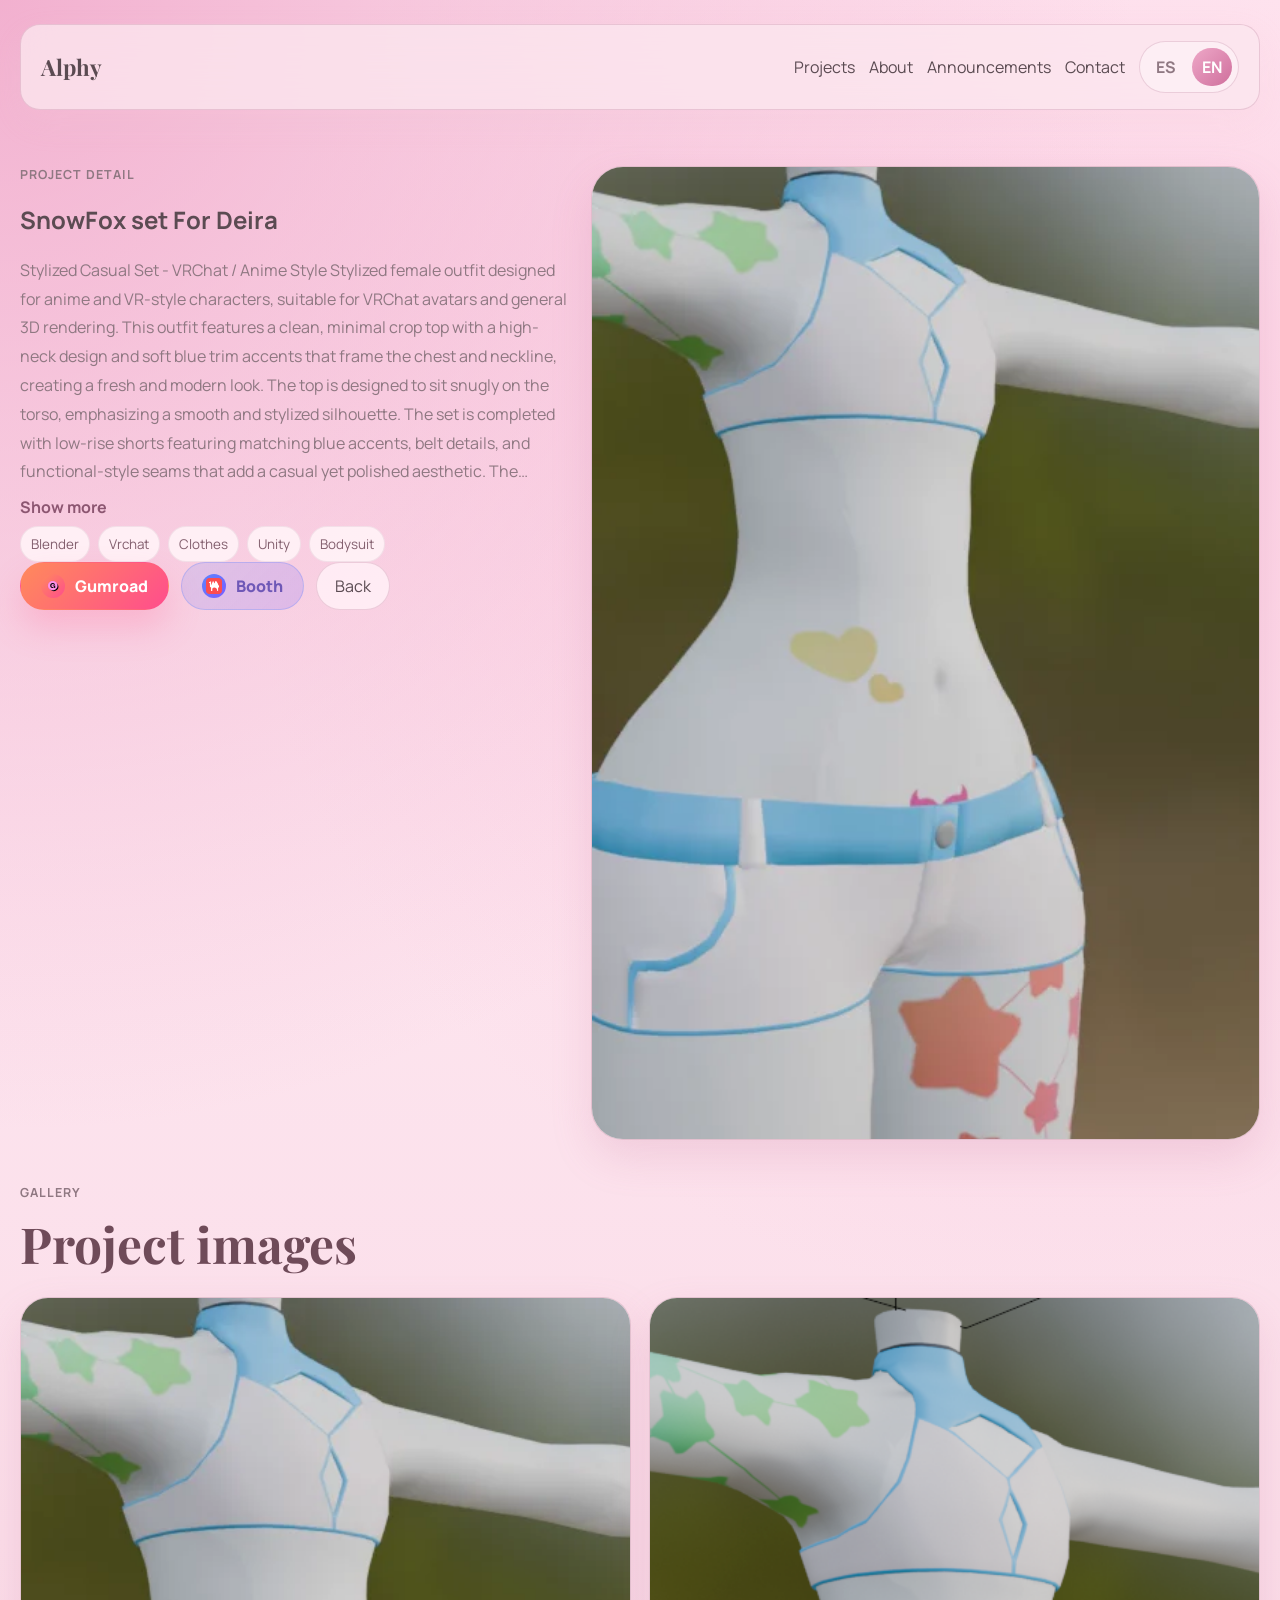
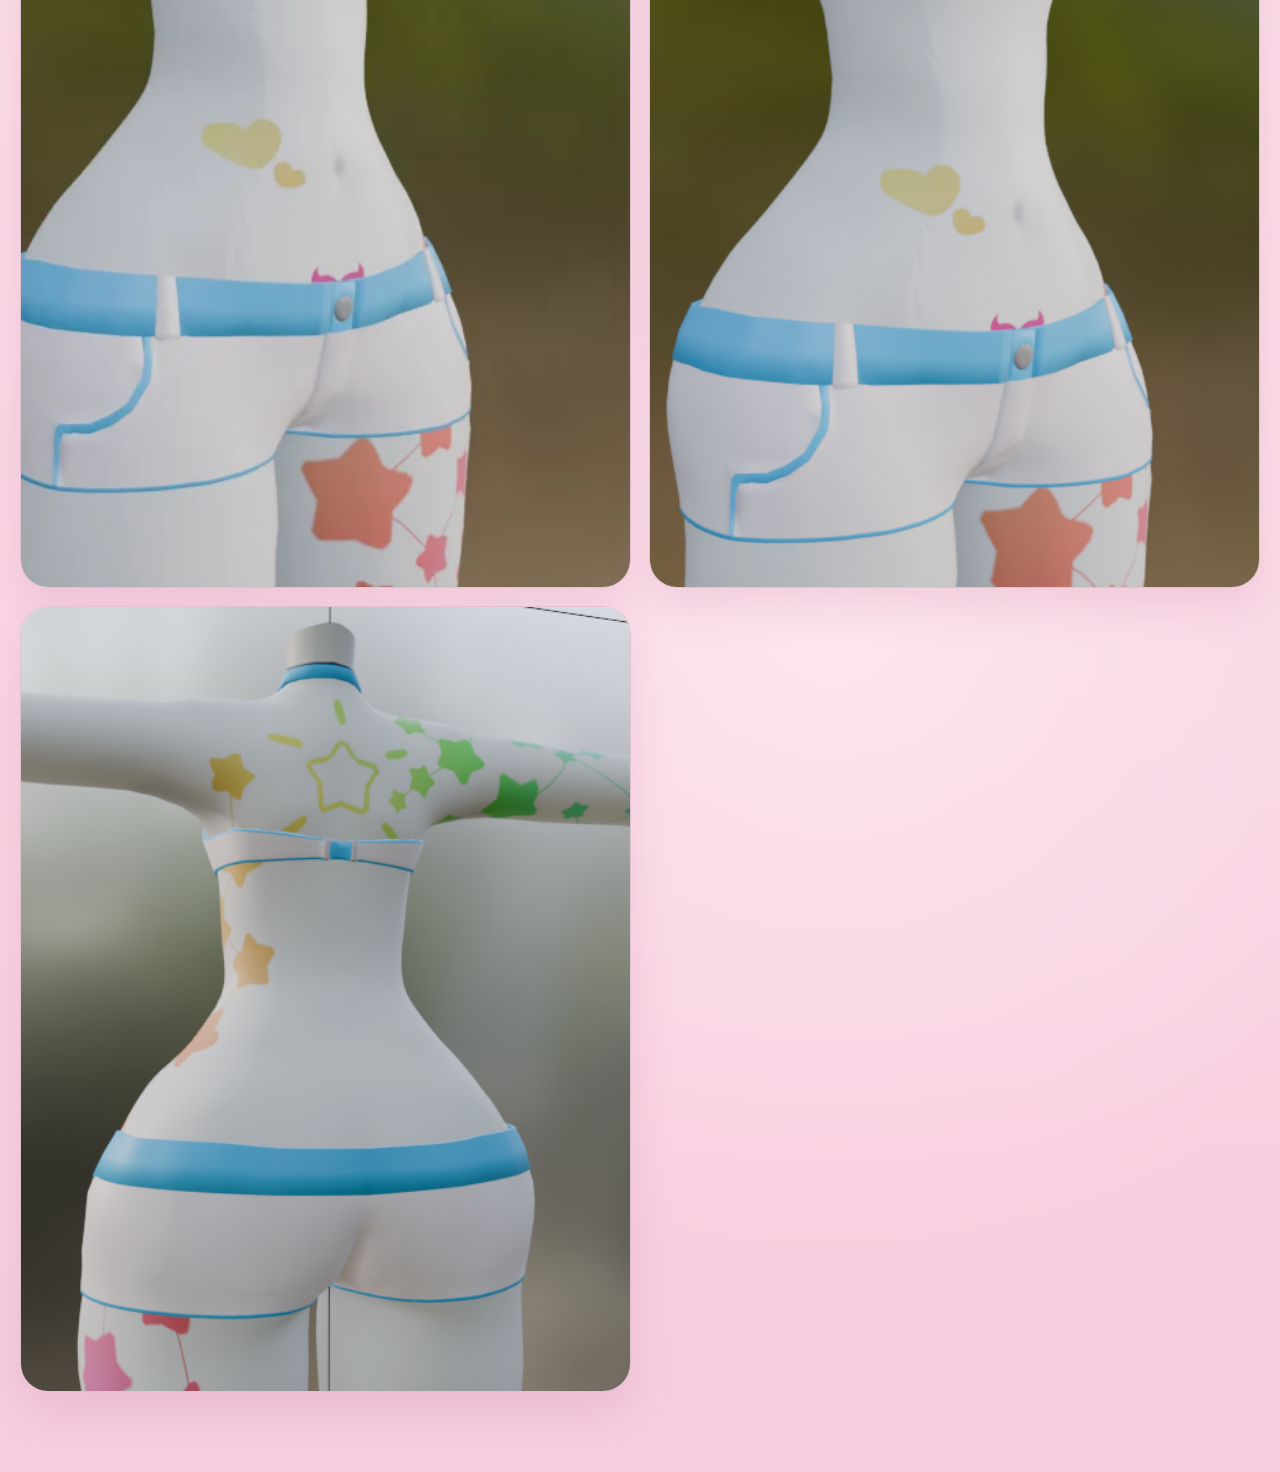
==== commit 30895236: "Add files via upload" ====
--- a/project.html
+++ b/project.html
@@ -14,7 +14,7 @@
       href="https://fonts.googleapis.com/css2?family=Manrope:wght@400;500;600;700;800&family=Playfair+Display:wght@500;600;700;800&display=swap"
       rel="stylesheet"
     />
-    <link rel="stylesheet" href="./styles.css?v=10" />
+    <link rel="stylesheet" href="./styles.css?v=11" />
   </head>
   <body>
     <div class="page-shell project-shell">
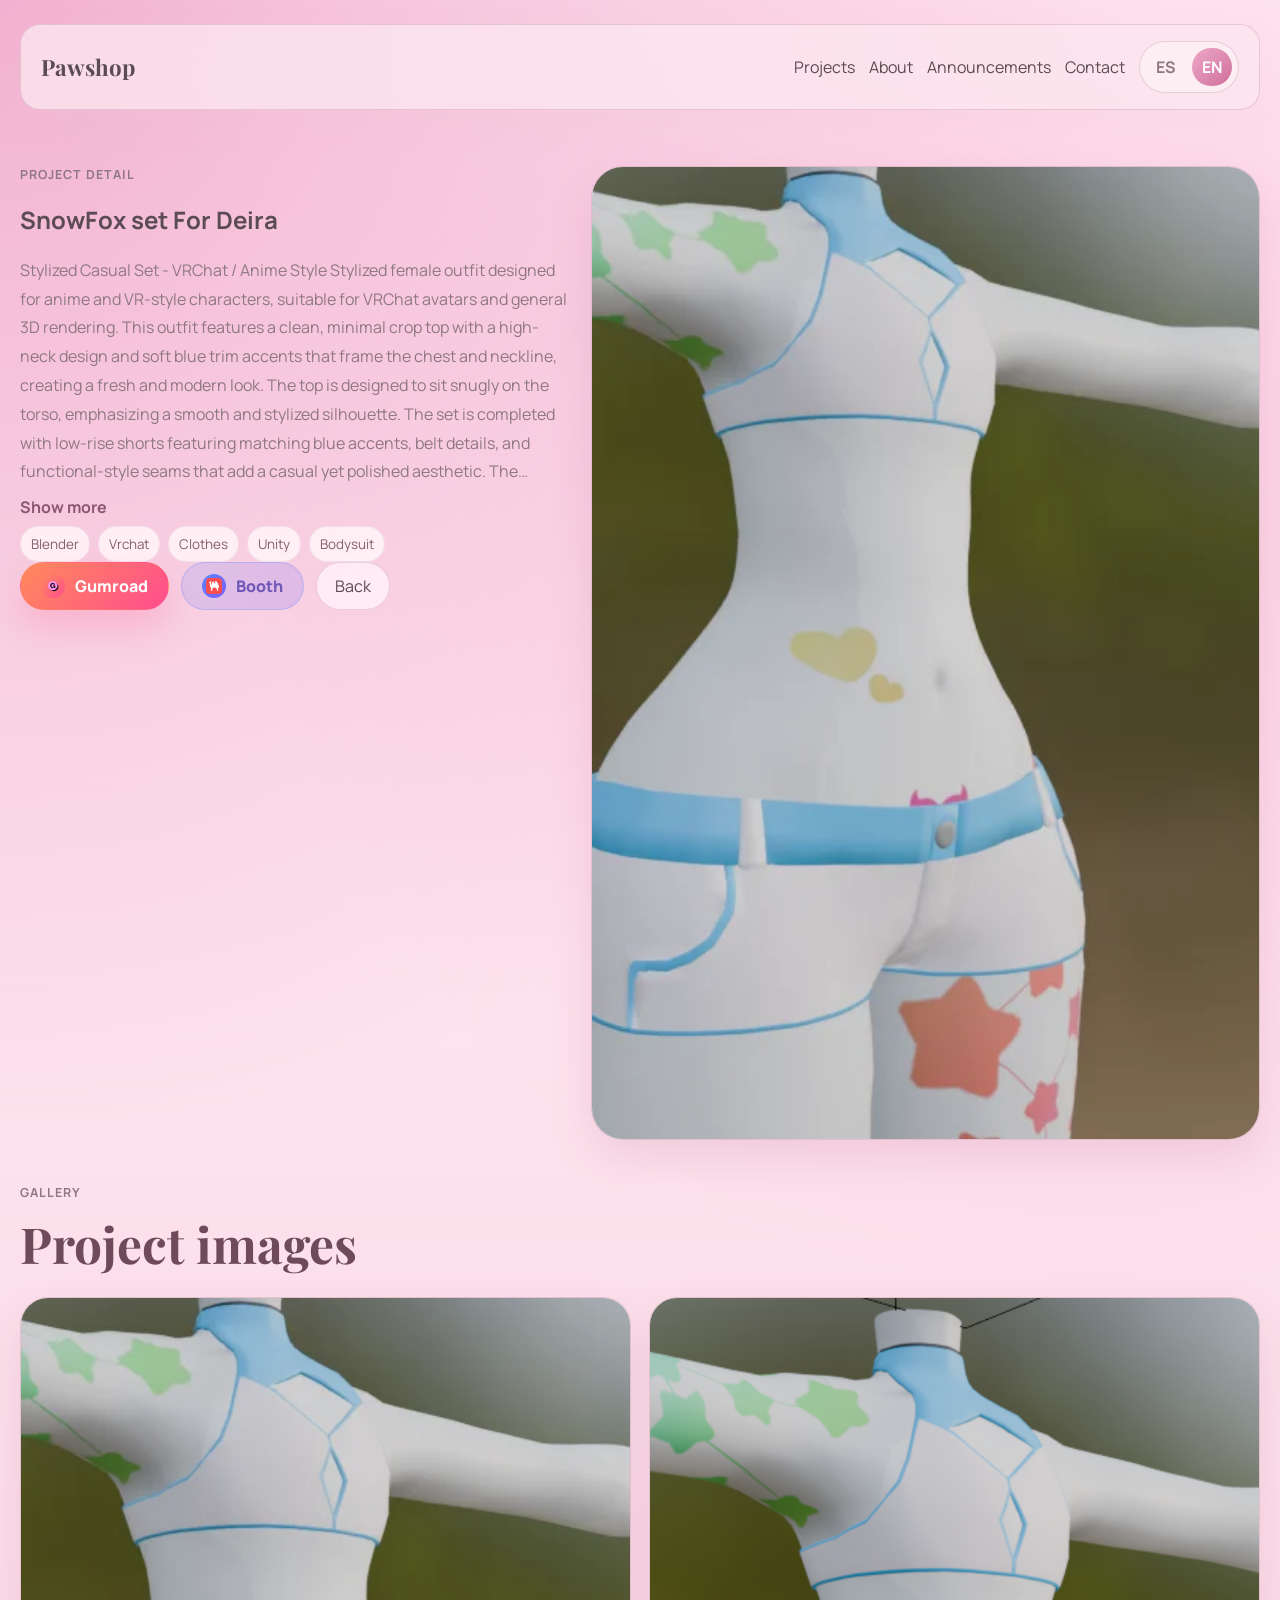
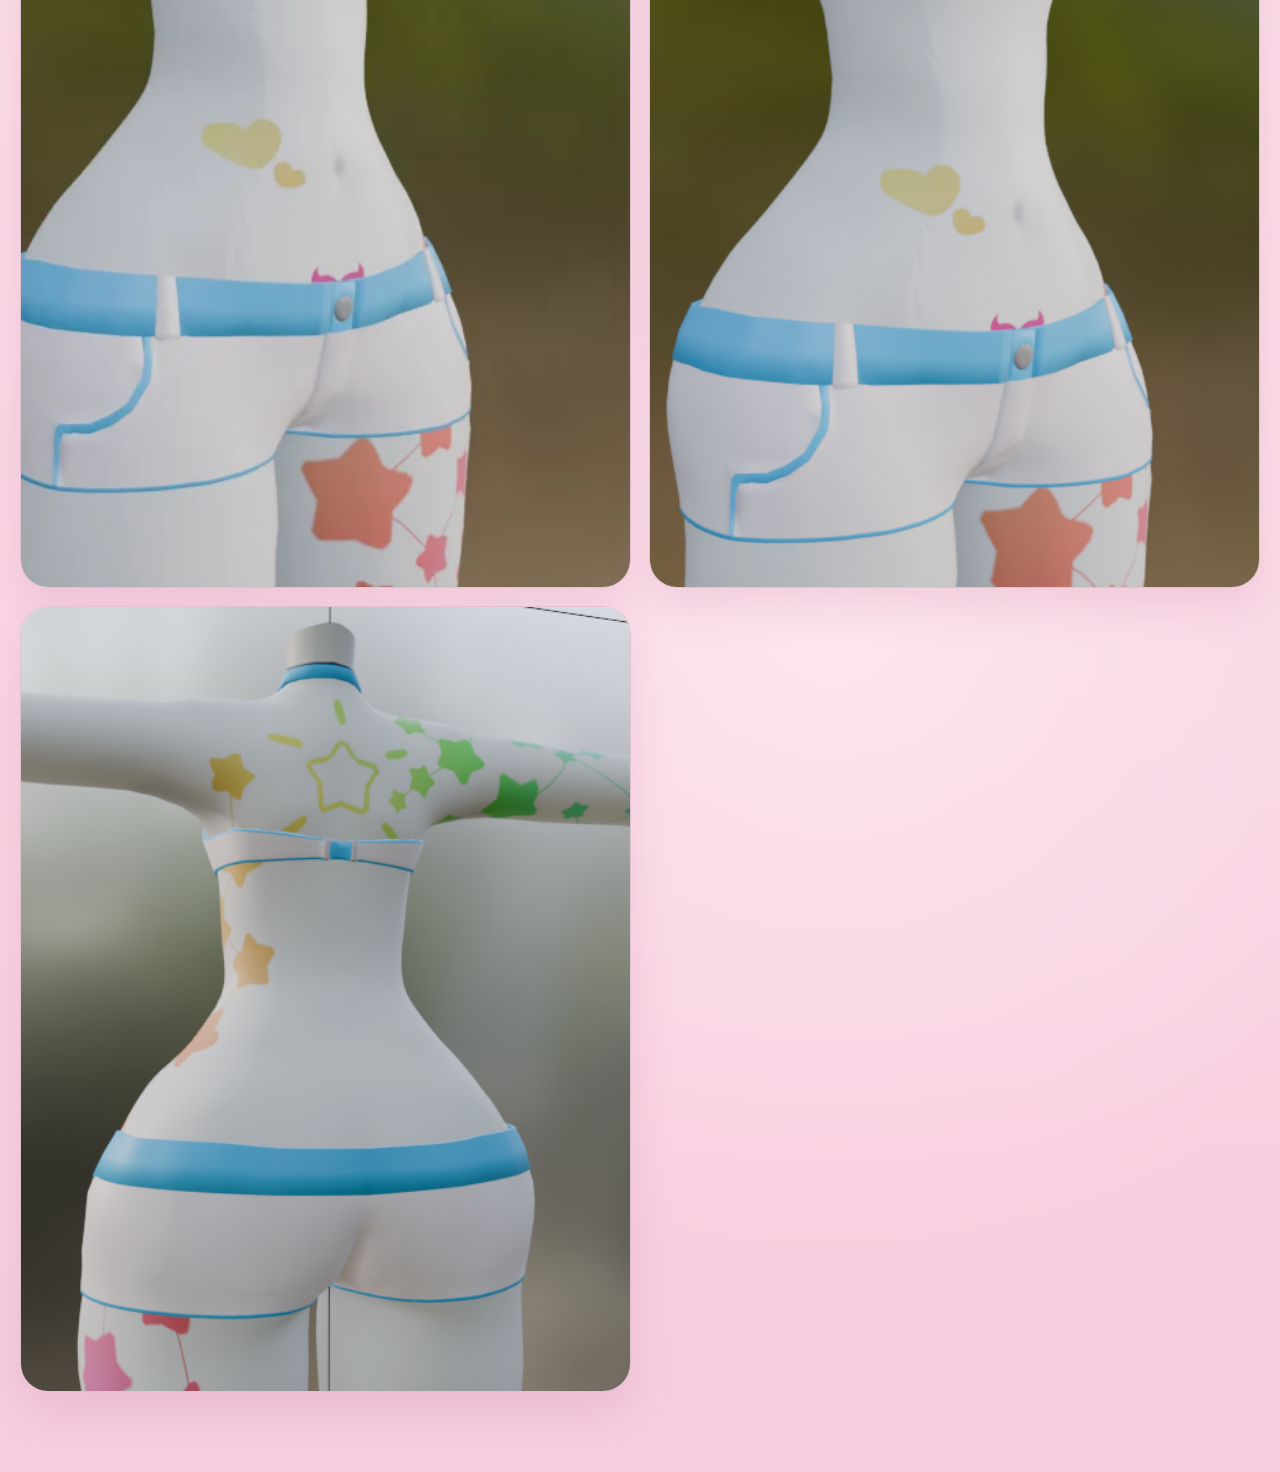
==== commit 07b621c9: "Add files via upload" ====
--- a/project.html
+++ b/project.html
@@ -14,12 +14,12 @@
       href="https://fonts.googleapis.com/css2?family=Manrope:wght@400;500;600;700;800&family=Playfair+Display:wght@500;600;700;800&display=swap"
       rel="stylesheet"
     />
-    <link rel="stylesheet" href="./styles.css?v=11" />
+    <link rel="stylesheet" href="./styles.css?v=13" />
   </head>
   <body>
     <div class="page-shell project-shell">
       <header class="topbar">
-        <a class="brand" href="./index.html">Alphy</a>
+        <a class="brand" href="./index.html">Pawshop</a>
         <nav class="nav">
           <a href="./index.html#proyectos" data-i18n="nav.projects">Proyectos</a>
           <a href="./index.html#sobre-mi" data-i18n="nav.about">Sobre mi</a>
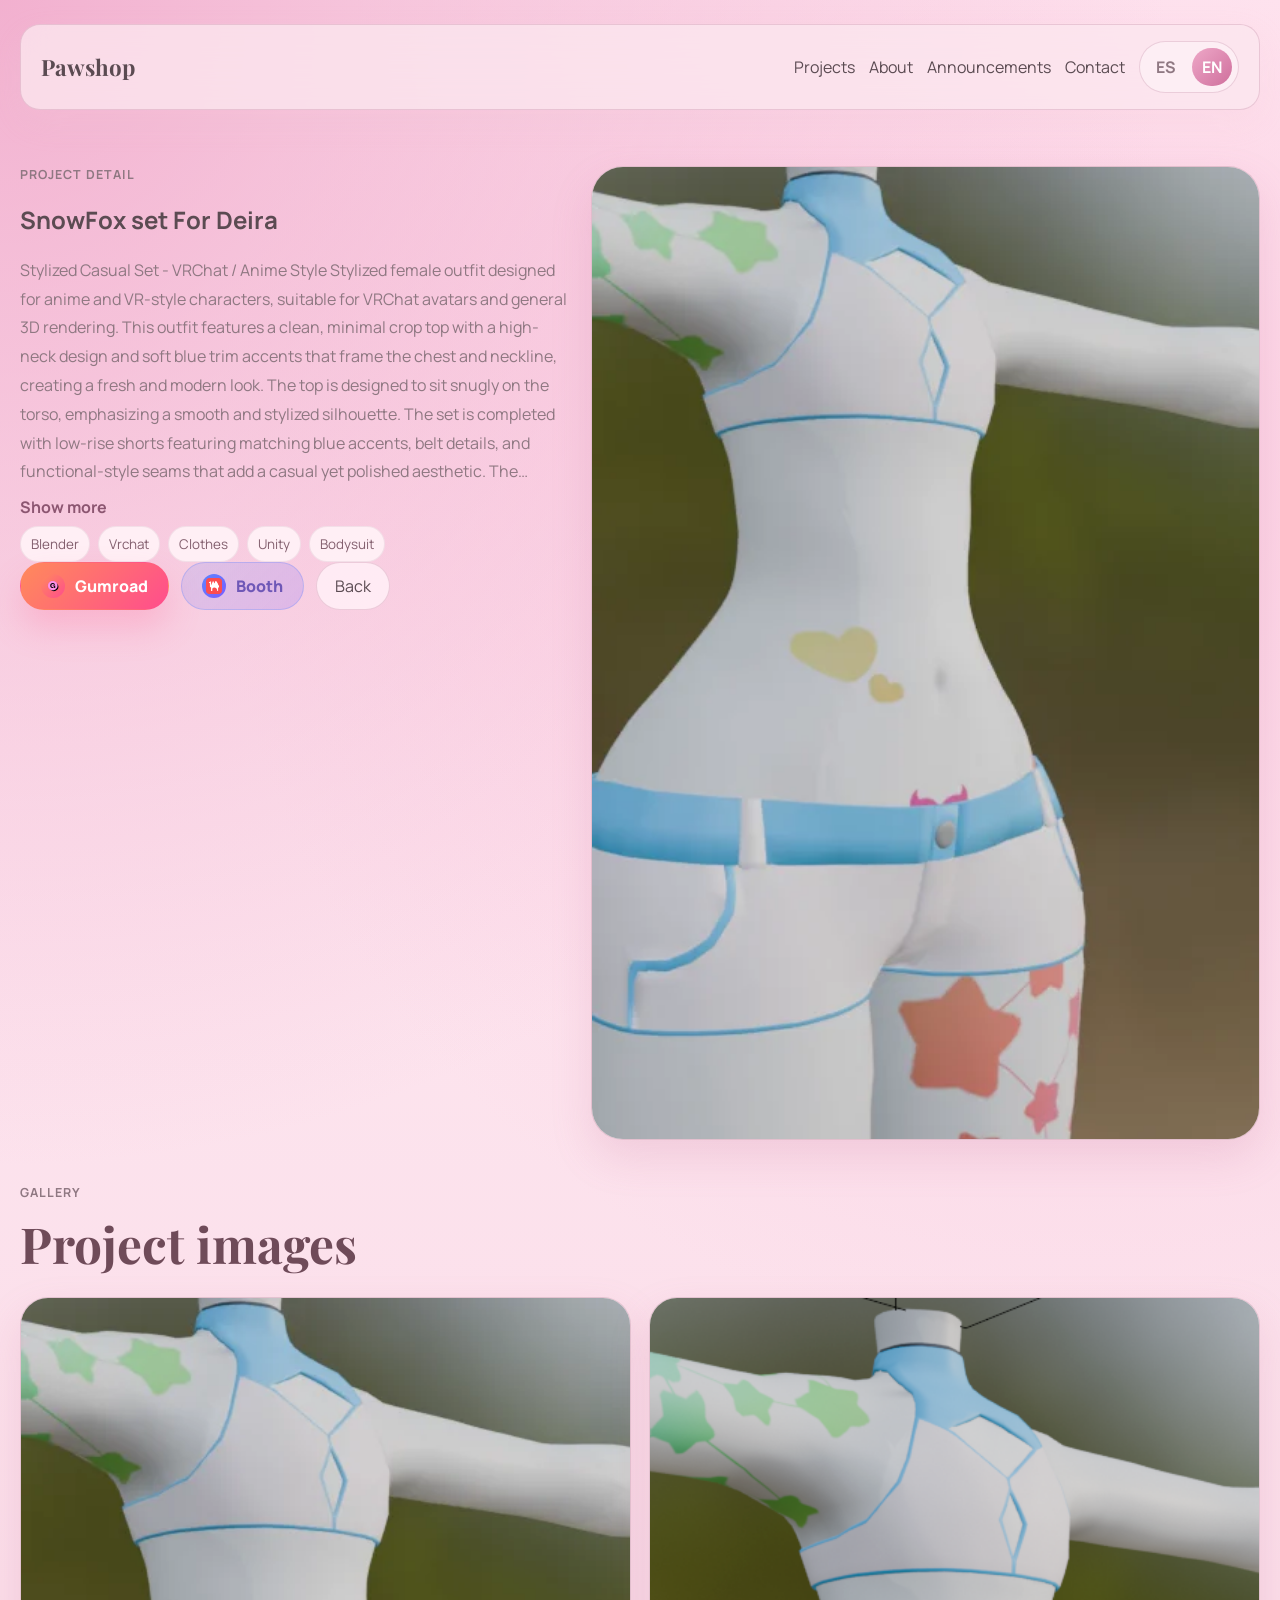
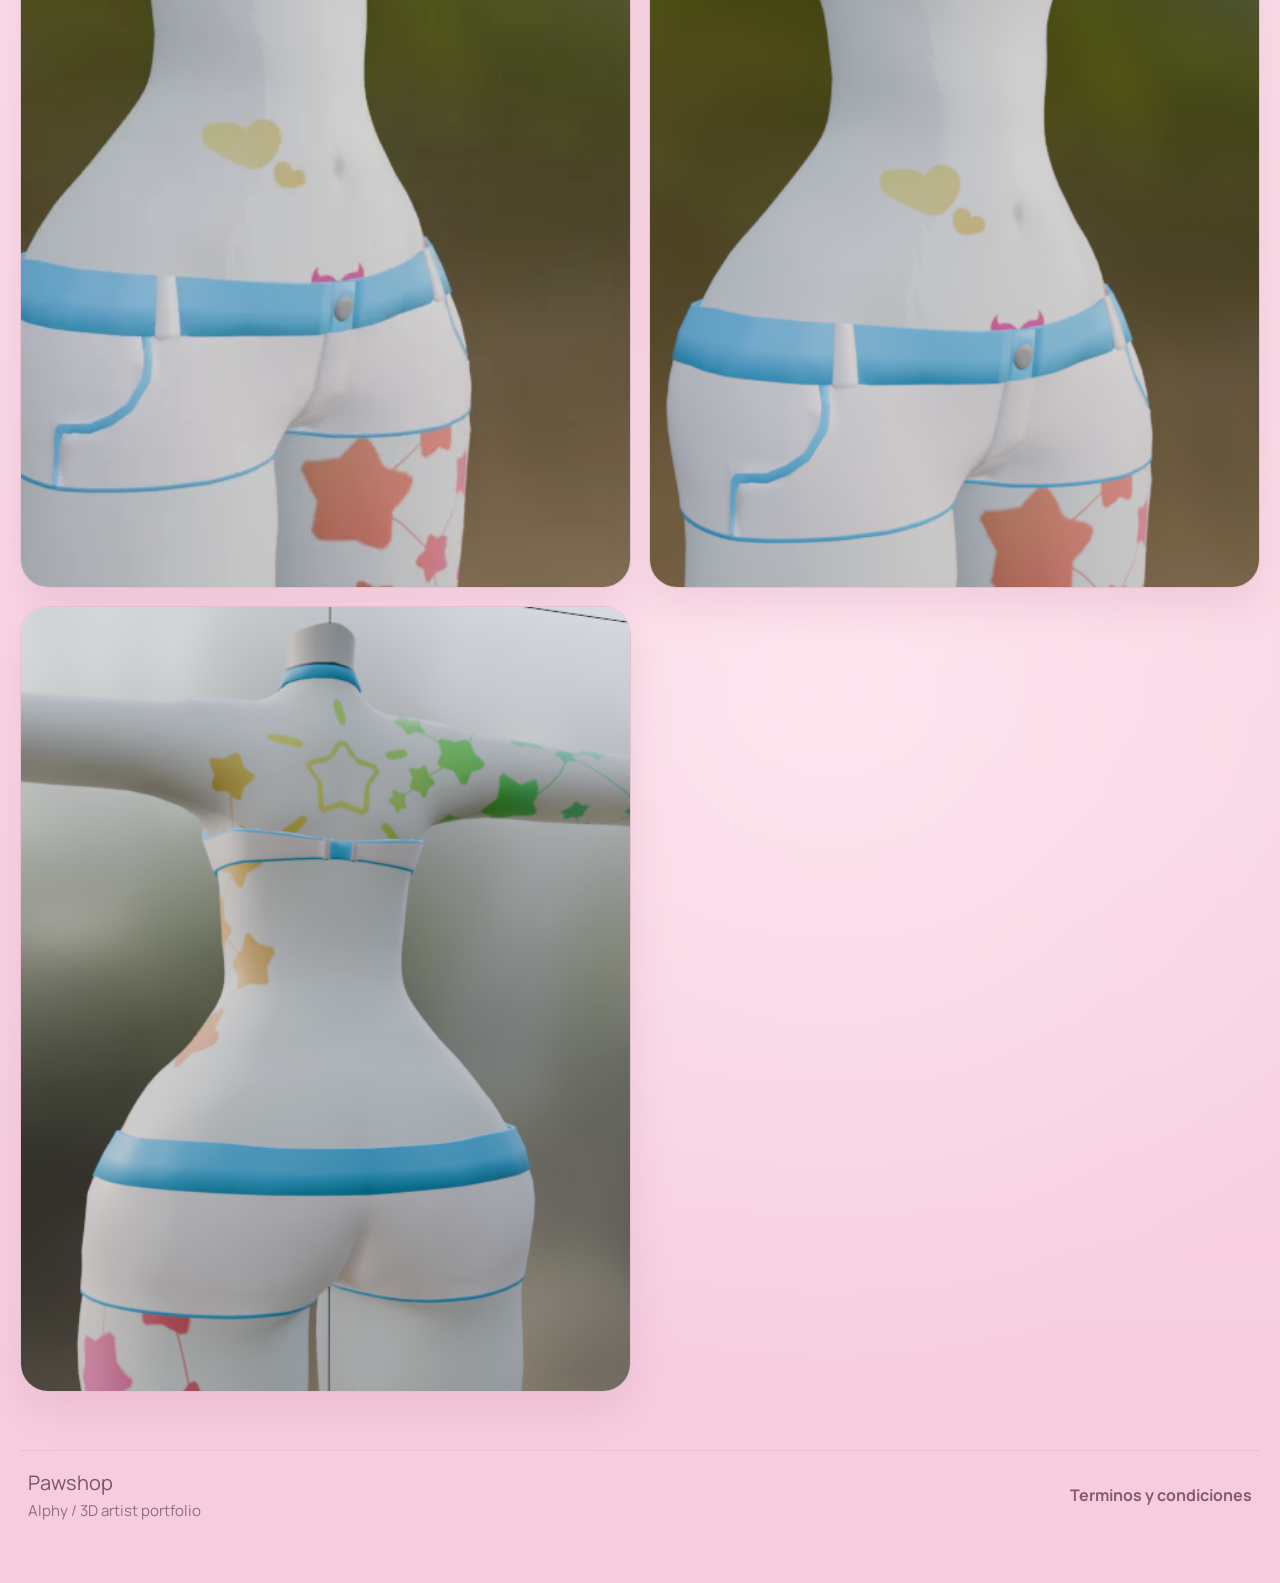
==== commit 9d28e110: "Add files via upload" ====
--- a/project.html
+++ b/project.html
@@ -14,7 +14,7 @@
       href="https://fonts.googleapis.com/css2?family=Manrope:wght@400;500;600;700;800&family=Playfair+Display:wght@500;600;700;800&display=swap"
       rel="stylesheet"
     />
-    <link rel="stylesheet" href="./styles.css?v=13" />
+    <link rel="stylesheet" href="./styles.css?v=21" />
   </head>
   <body>
     <div class="page-shell project-shell">
@@ -71,6 +71,16 @@
           <div class="project-gallery-grid" id="detail-gallery"></div>
         </section>
       </main>
+
+      <footer class="site-footer">
+        <div class="site-footer-copy">
+          <p class="site-footer-brand">Pawshop</p>
+          <p class="site-footer-note">Alphy / 3D artist portfolio</p>
+        </div>
+        <div class="site-footer-links">
+          <a href="./terms.html" data-i18n="footer.terms">Terminos y condiciones</a>
+        </div>
+      </footer>
     </div>
 
     <script src="./project-detail.js?v=3"></script>
--- a/styles.css
+++ b/styles.css
@@ -34,6 +34,12 @@
 
 body.editor-open {
   overflow: hidden;
+}
+
+body.editor-open .manage-switcher {
+  opacity: 1;
+  pointer-events: auto;
+  transform: translateX(-50%) translateY(0);
 }
 
 a {
@@ -825,6 +831,45 @@
   margin-top: 8px;
 }
 
+.announcement-terms {
+  display: grid;
+  gap: 10px;
+  margin-top: 18px;
+  padding: 16px;
+  border-radius: 22px;
+  border: 1px solid rgba(171, 111, 137, 0.16);
+  background: rgba(255, 247, 251, 0.8);
+}
+
+.announcement-terms-title {
+  margin: 0;
+  font-weight: 800;
+  font-size: 0.98rem;
+  letter-spacing: 0.04em;
+  text-transform: uppercase;
+  color: #8c5671;
+}
+
+.announcement-terms-intro,
+.announcement-terms-closing {
+  margin: 0;
+  color: var(--text-soft);
+  line-height: 1.75;
+}
+
+.announcement-terms-points {
+  margin: 0;
+  padding-left: 20px;
+  color: var(--text-soft);
+  line-height: 1.75;
+}
+
+.announcements-actions {
+  display: flex;
+  justify-content: flex-start;
+  margin: 8px 0 16px;
+}
+
 .announcement-link {
   display: inline-flex;
   align-items: center;
@@ -844,6 +889,15 @@
   border-color: rgba(207, 111, 156, 0.28);
 }
 
+.announcement-terms-link {
+  margin-top: 10px;
+  width: fit-content;
+}
+
+.announcement-card--terms-hidden .announcement-terms-link {
+  display: none !important;
+}
+
 .announcement-card--primary .announcement-type-badge {
   display: none;
 }
@@ -860,6 +914,54 @@
 
 .contact-note {
   margin: 0;
+}
+
+.site-footer {
+  display: flex;
+  align-items: center;
+  justify-content: space-between;
+  gap: 18px;
+  margin: 34px 0 0;
+  padding: 18px 8px 6px;
+  border-top: 1px solid rgba(171, 111, 137, 0.16);
+  color: #8f6f7e;
+}
+
+.site-footer-copy {
+  display: grid;
+  gap: 4px;
+}
+
+.site-footer-brand {
+  margin: 0;
+  font-family: var(--font-display);
+  font-size: 1.25rem;
+  color: #7b5364;
+}
+
+.site-footer-note {
+  margin: 0;
+  font-size: 0.94rem;
+}
+
+.site-footer-links {
+  display: flex;
+  flex-wrap: wrap;
+  gap: 12px;
+}
+
+.site-footer-links a {
+  font-weight: 700;
+  color: #8c5671;
+}
+
+.footer-link-button {
+  padding: 0;
+  border: 0;
+  background: transparent;
+  color: #8c5671;
+  font-weight: 700;
+  cursor: pointer;
 }
 
 .admin-link {
@@ -932,6 +1034,76 @@
   gap: 18px;
 }
 
+.terms-shell {
+  min-height: 100vh;
+}
+
+.terms-main {
+  display: grid;
+  gap: 24px;
+  padding: 56px 0 24px;
+}
+
+.terms-hero {
+  display: grid;
+  gap: 10px;
+  max-width: 72ch;
+}
+
+.terms-updated {
+  display: flex;
+  flex-wrap: wrap;
+  gap: 8px;
+  align-items: baseline;
+  margin: 0;
+  color: var(--text-soft);
+  font-size: 0.98rem;
+}
+
+.terms-updated strong {
+  font-weight: 800;
+  color: #7b5364;
+}
+
+.terms-card {
+  overflow: hidden;
+  border-radius: 32px;
+}
+
+.terms-body {
+  display: grid;
+  gap: 22px;
+}
+
+.terms-intro,
+.terms-closing {
+  margin: 0;
+  max-width: 72ch;
+  line-height: 1.85;
+  color: var(--text-soft);
+  white-space: pre-line;
+}
+
+.terms-section {
+  display: grid;
+  gap: 14px;
+}
+
+.terms-points {
+  display: grid;
+  gap: 12px;
+  margin: 0;
+  padding-left: 22px;
+  color: var(--text-soft);
+  line-height: 1.8;
+}
+
+.terms-actions {
+  display: flex;
+  justify-content: flex-start;
+  margin-top: 4px;
+}
+
 .gallery-item {
   min-height: 320px;
   overflow: hidden;
@@ -972,15 +1144,78 @@
 
 .drawer-panel {
   height: 100%;
-  padding: 24px;
+  padding: 108px 24px 24px;
   overflow-y: auto;
   background: rgba(248, 214, 228, 0.96);
   border-radius: 30px 0 0 30px;
 }
 
+.manage-switcher {
+  position: fixed;
+  top: 16px;
+  left: 50%;
+  z-index: 130;
+  display: flex;
+  flex-wrap: wrap;
+  justify-content: center;
+  gap: 10px;
+  width: min(92vw, 980px);
+  padding: 10px;
+  border: 1px solid rgba(182, 109, 142, 0.22);
+  border-radius: 999px;
+  background: rgba(255, 245, 249, 0.92);
+  box-shadow: 0 18px 42px rgba(205, 116, 155, 0.18);
+  backdrop-filter: blur(18px);
+  opacity: 0;
+  pointer-events: none;
+  transform: translateX(-50%) translateY(-12px);
+  transition: opacity 180ms ease, transform 180ms ease;
+}
+
+.manage-switcher-tab {
+  min-width: 120px;
+  padding: 10px 18px;
+  border: 1px solid rgba(171, 111, 137, 0.22);
+  border-radius: 999px;
+  background: rgba(255, 255, 255, 0.68);
+  color: #7b5b6a;
+  font-weight: 800;
+  letter-spacing: 0.02em;
+  cursor: pointer;
+  transition: transform 160ms ease, background 160ms ease, border-color 160ms ease, box-shadow 160ms ease;
+}
+
+.manage-switcher-tab:hover,
+.manage-switcher-tab:focus-visible {
+  transform: translateY(-1px);
+  border-color: rgba(207, 111, 156, 0.34);
+  box-shadow: 0 10px 22px rgba(205, 116, 155, 0.12);
+}
+
+.manage-switcher-tab.is-active {
+  color: #6e4155;
+  background: linear-gradient(180deg, rgba(255, 236, 245, 0.96), rgba(248, 206, 224, 0.98));
+  border-color: rgba(207, 111, 156, 0.42);
+  box-shadow: 0 14px 26px rgba(205, 116, 155, 0.18);
+}
+
+.manage-switcher-tab--soft {
+  min-width: 150px;
+}
+
 .announcement-drawer {
   grid-template-columns: minmax(0, 1fr) min(560px, 100%);
   z-index: 90;
+}
+
+.terms-drawer {
+  grid-template-columns: minmax(0, 1fr) min(560px, 100%);
+  z-index: 95;
+}
+
+.announcement-terms-drawer {
+  grid-template-columns: minmax(0, 1fr) min(560px, 100%);
+  z-index: 96;
 }
 
 body.both-editors-open .editor-drawer {
@@ -1275,6 +1510,22 @@
     padding-top: 12px;
   }
 
+  .manage-switcher {
+    top: 10px;
+    width: calc(100vw - 20px);
+    border-radius: 26px;
+  }
+
+  .manage-switcher-tab {
+    min-width: 0;
+    flex: 1 1 140px;
+    padding: 9px 12px;
+  }
+
+  .manage-switcher-tab--soft {
+    min-width: 0;
+  }
+
   .topbar {
     position: static;
     padding: 16px;
@@ -1298,10 +1549,17 @@
   }
 
   .drawer-panel {
+    padding: 112px 18px 18px;
     border-radius: 24px 24px 0 0;
   }
 
   .editor-drawer {
+    grid-template-columns: 1fr;
+    grid-template-rows: 1fr auto;
+  }
+
+  .announcement-terms-drawer,
+  .terms-drawer {
     grid-template-columns: 1fr;
     grid-template-rows: 1fr auto;
   }
@@ -1344,4 +1602,9 @@
   .drawer-backdrop {
     grid-row: 1 / -1;
   }
-}
+
+  .site-footer {
+    flex-direction: column;
+    align-items: flex-start;
+  }
+}
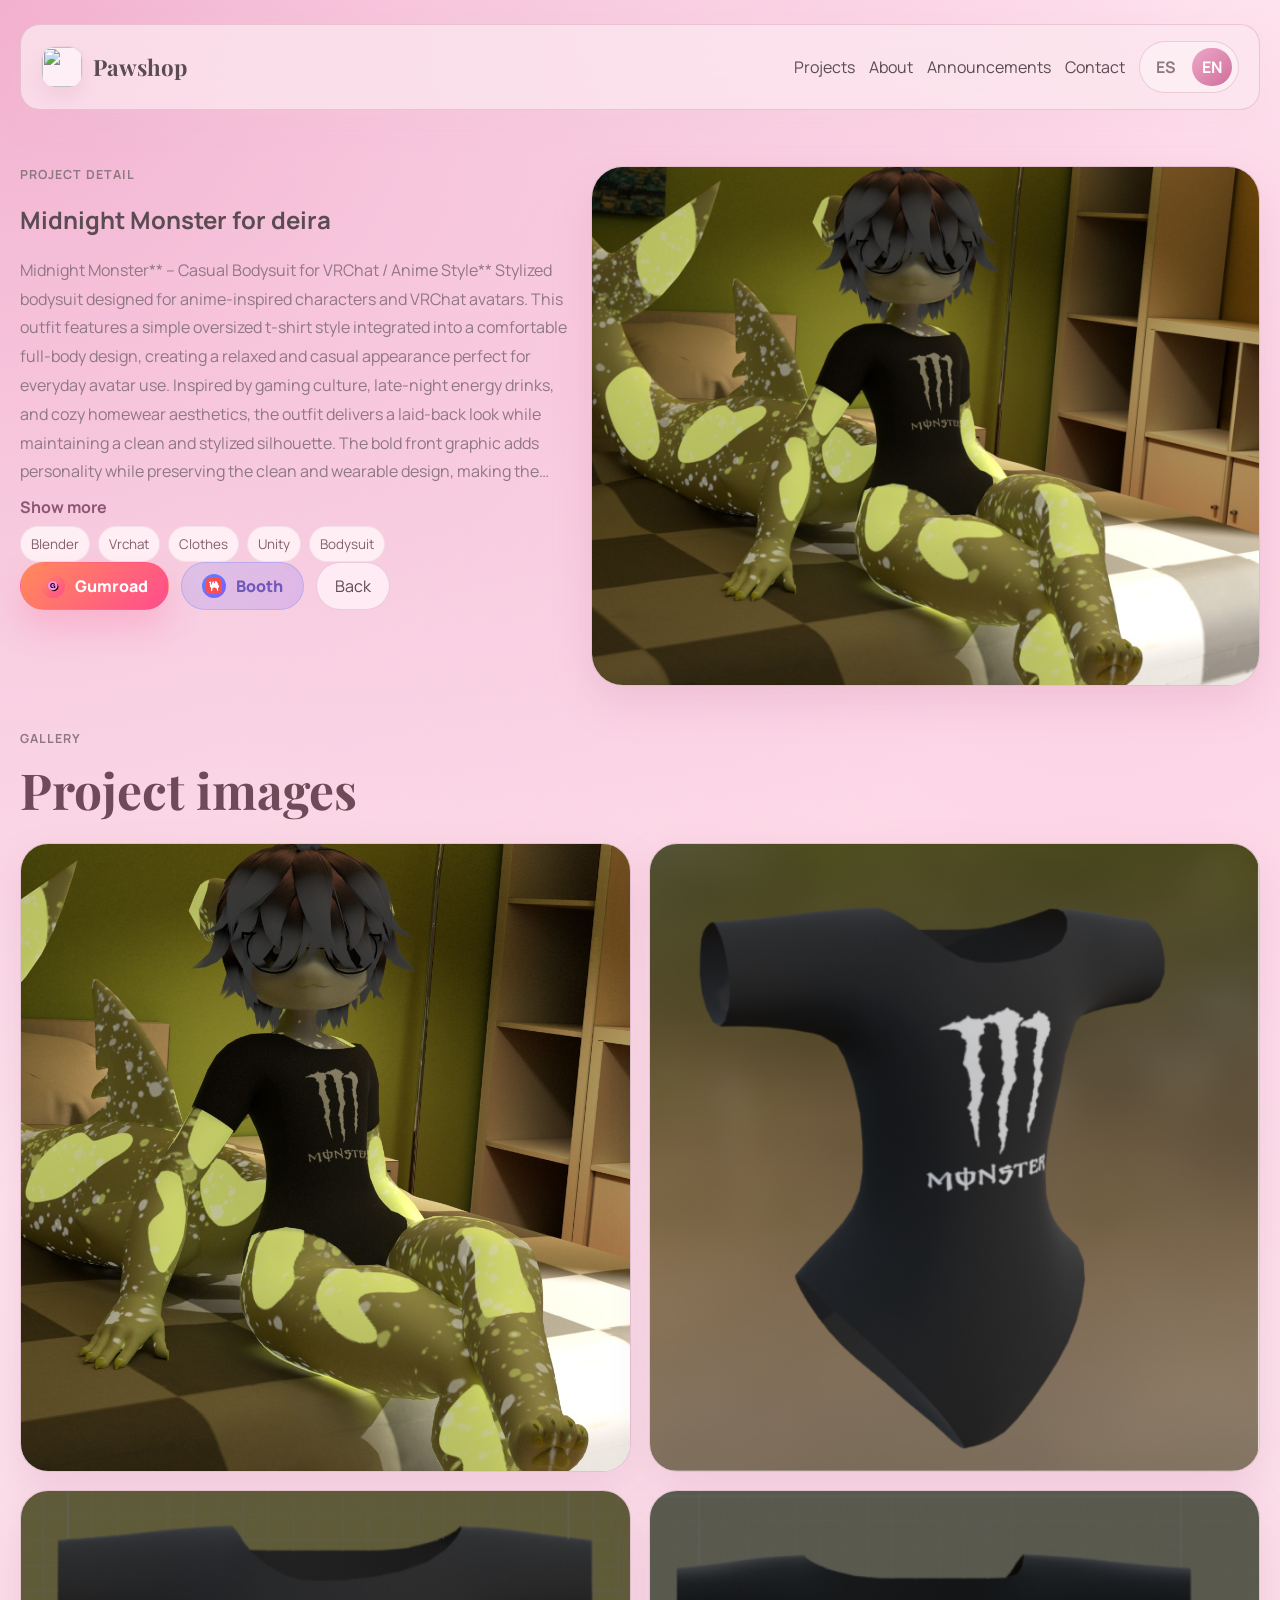
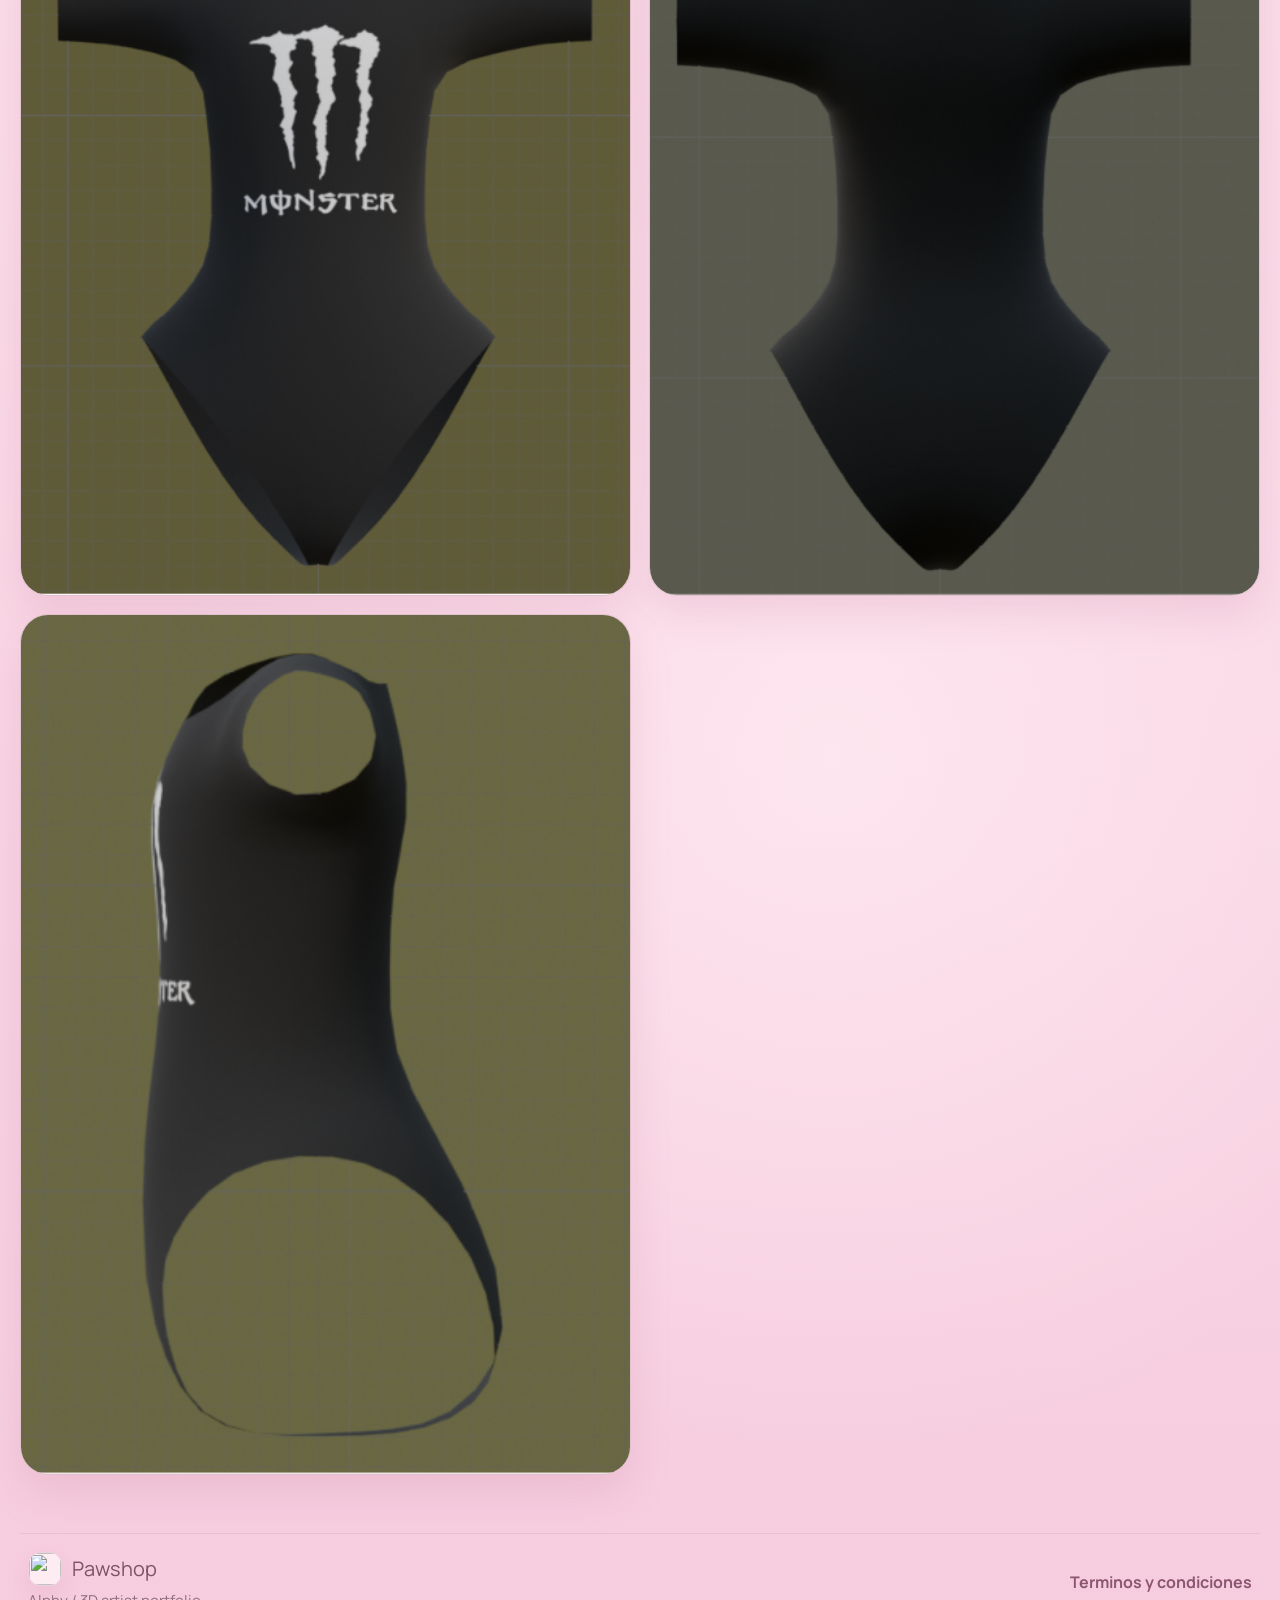
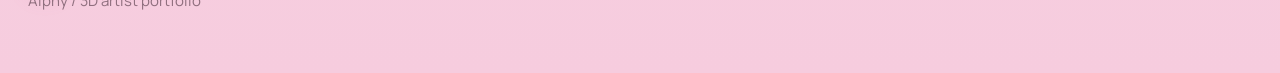
==== commit 4659a47f: "Add files via upload" ====
--- a/project.html
+++ b/project.html
@@ -14,12 +14,19 @@
       href="https://fonts.googleapis.com/css2?family=Manrope:wght@400;500;600;700;800&family=Playfair+Display:wght@500;600;700;800&display=swap"
       rel="stylesheet"
     />
+    <link rel="icon" type="image/png" href="./images/brand/pawshop-logo.png" />
+    <link rel="apple-touch-icon" href="./images/brand/pawshop-logo.png" />
     <link rel="stylesheet" href="./styles.css?v=21" />
   </head>
   <body>
     <div class="page-shell project-shell">
       <header class="topbar">
-        <a class="brand" href="./index.html">Pawshop</a>
+        <a class="brand" href="./index.html" aria-label="Pawshop">
+          <span class="brand-mark" aria-hidden="true">
+            <img src="./images/brand/pawshop-logo.png" alt="" />
+          </span>
+          <span class="brand-text">Pawshop</span>
+        </a>
         <nav class="nav">
           <a href="./index.html#proyectos" data-i18n="nav.projects">Proyectos</a>
           <a href="./index.html#sobre-mi" data-i18n="nav.about">Sobre mi</a>
@@ -74,7 +81,12 @@
 
       <footer class="site-footer">
         <div class="site-footer-copy">
-          <p class="site-footer-brand">Pawshop</p>
+          <p class="site-footer-brand">
+            <span class="brand-mark" aria-hidden="true">
+              <img src="./images/brand/pawshop-logo.png" alt="" />
+            </span>
+            <span class="brand-text">Pawshop</span>
+          </p>
           <p class="site-footer-note">Alphy / 3D artist portfolio</p>
         </div>
         <div class="site-footer-links">
--- a/styles.css
+++ b/styles.css
@@ -81,15 +81,42 @@
 .window-body h2,
 .drawer-header h2,
 .project-card h3,
-.highlights h2,
 .announcement-card h3,
 .project-empty h3 {
   font-family: "Playfair Display", serif;
 }
 
 .brand {
+  display: inline-flex;
+  align-items: center;
+  gap: 10px;
   font-size: 1.4rem;
   font-weight: 700;
+}
+
+.brand-mark {
+  display: inline-flex;
+  align-items: center;
+  justify-content: center;
+  width: 42px;
+  height: 42px;
+  border-radius: 14px;
+  overflow: hidden;
+  border: 1px solid rgba(182, 109, 142, 0.22);
+  background: rgba(255, 241, 247, 0.85);
+  box-shadow: 0 10px 22px rgba(205, 116, 155, 0.16);
+  flex: 0 0 auto;
+}
+
+.brand-mark img {
+  width: 100%;
+  height: 100%;
+  display: block;
+  object-fit: cover;
+}
+
+.brand-text {
+  line-height: 1;
 }
 
 .nav {
@@ -176,7 +203,6 @@
 .hero-description,
 .section-heading p,
 .window-body p,
-.highlights p,
 .project-description,
 .item-description,
 .announcement-card p {
@@ -394,8 +420,7 @@
 .announcement-card,
 .contact-list a,
 .project-item,
-.project-empty,
-.highlights article {
+.project-empty {
   border-radius: 22px;
   border: 1px solid rgba(171, 111, 137, 0.18);
   background: rgba(255, 248, 251, 0.95);
@@ -426,34 +451,6 @@
   font-size: 1.02rem;
 }
 
-.highlights {
-  display: grid;
-  gap: 14px;
-}
-
-.highlights article {
-  padding: 20px;
-}
-
-.highlights span {
-  display: inline-flex;
-  align-items: center;
-  justify-content: center;
-  width: 40px;
-  height: 40px;
-  border-radius: 50%;
-  background: rgba(231, 156, 190, 0.72);
-  color: #8c6172;
-  font-weight: 700;
-}
-
-.highlights h2 {
-  margin: 14px 0 10px;
-  font-size: 1.5rem;
-  line-height: 1.08;
-  color: #6f4b59;
-}
-
 .section-heading {
   max-width: 760px;
   margin-bottom: 28px;
@@ -467,7 +464,6 @@
 
 .presentation-window .window-body,
 .projects-window .window-body,
-.highlights-window .window-body,
 .announcements-window .window-body,
 .contact-window .window-body {
   position: relative;
@@ -475,7 +471,6 @@
 
 .presentation-window .window-body::before,
 .projects-window .window-body::before,
-.highlights-window .window-body::before,
 .announcements-window .window-body::before,
 .contact-window .window-body::before {
   content: "";
@@ -495,7 +490,6 @@
 
 .presentation-window .window-body > *,
 .projects-window .window-body > *,
-.highlights-window .window-body > *,
 .announcements-window .window-body > *,
 .contact-window .window-body > * {
   position: relative;
@@ -933,10 +927,19 @@
 }
 
 .site-footer-brand {
+  display: inline-flex;
+  align-items: center;
+  gap: 10px;
   margin: 0;
   font-family: var(--font-display);
   font-size: 1.25rem;
   color: #7b5364;
+}
+
+.site-footer-brand .brand-mark {
+  width: 34px;
+  height: 34px;
+  border-radius: 12px;
 }
 
 .site-footer-note {
